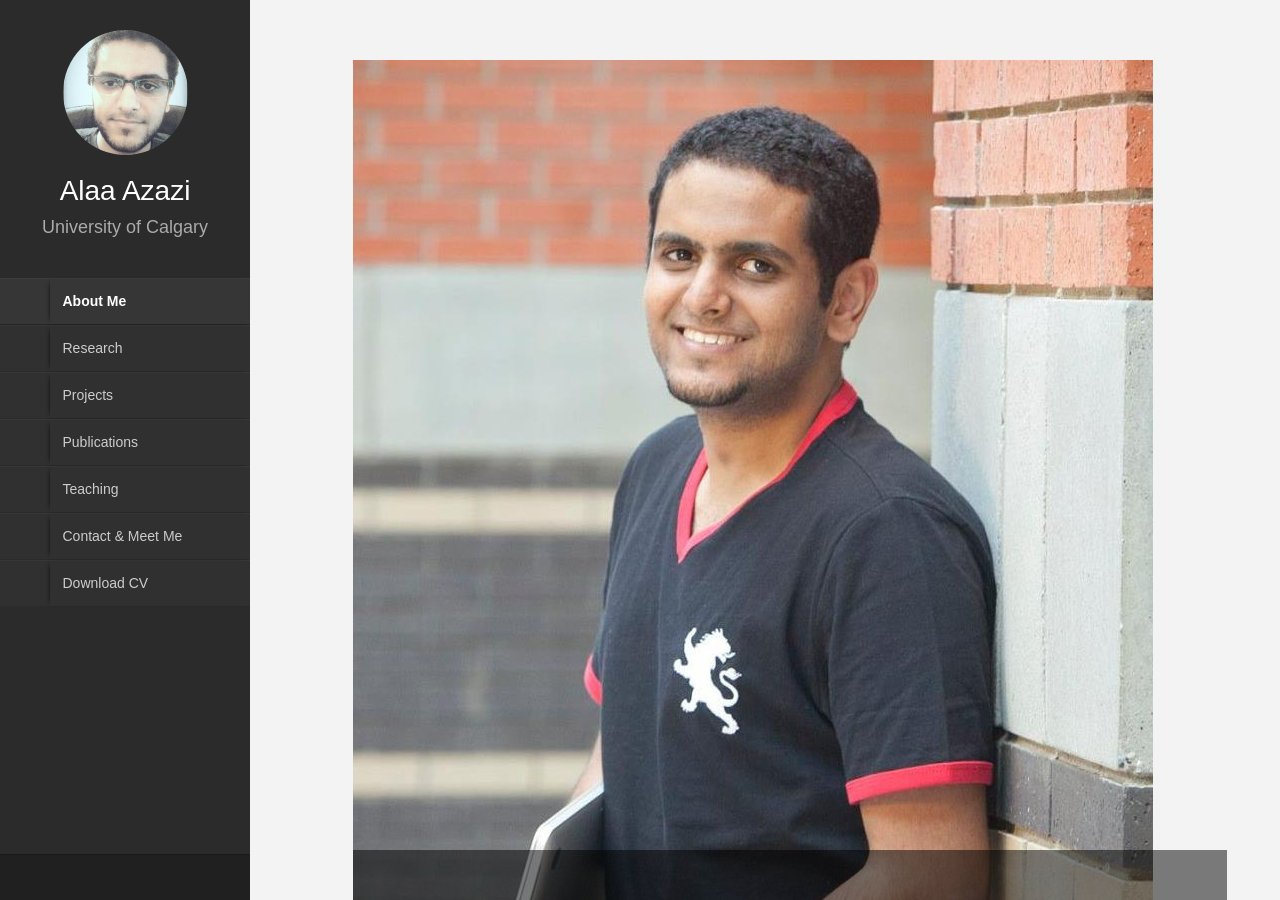
==== index.html @ abf89593 "Update index.html" ====
<!DOCTYPE html>
<html lang="en">
    <head>
        <title>Alaa Azazi</title>
        <meta http-equiv="Content-Type" content="text/html; charset=UTF-8">
        <meta name="author" content="Alaa Azazi">
        <meta name="viewport" content="width=device-width, initial-scale=1, maximum-scale=1">
    	<meta name="google-site-verification" content="lz2OTvDtCQe00fhvlAczEDRGKyIlQNAfFPSI1XBii3g" />
        
        <meta name="description" content="Home page for Alaa Azazi, a graduate research assistant at the University of Calgary" />
        <meta name="keywords" content="Alaa Azazi, profile, University of Calgary, Computer Science, Research, Resume, Curriculum Vitae, CV, Education, Projects, HCI, alaaazazi.com" />

        <link rel="shortcut icon" href="../favicon.ico">

        <!--CSS styles-->
        <link rel="stylesheet" href="css/bootstrap.css">
        <link rel="stylesheet" href="css/font-awesome.min.css">  
        <link rel="stylesheet" href="css/perfect-scrollbar-0.4.5.min.css">
        <link rel="stylesheet" href="css/magnific-popup.css">
        <link rel="stylesheet" href="css/style.css">
        <link id="theme-style" rel="stylesheet" href="css/styles/default.css">

        
        <!--/CSS styles-->
        <!--Javascript files-->
        <script type="text/javascript" src="js/jquery-1.10.2.js"></script>
        <script type="text/javascript" src="js/TweenMax.min.js"></script>
        <script type="text/javascript" src="js/jquery.touchSwipe.min.js"></script>
        <script type="text/javascript" src="js/jquery.carouFredSel-6.2.1-packed.js"></script>
        
        <script type="text/javascript" src="js/modernizr.custom.63321.js"></script>
        <script type="text/javascript" src="js/jquery.dropdownit.js"></script>

        <script type="text/javascript" src="js/jquery.stellar.min.js"></script>
        <script type="text/javascript" src="js/ScrollToPlugin.min.js"></script>

        <script type="text/javascript" src="js/bootstrap.min.js"></script>

        <script type="text/javascript" src="js/jquery.mixitup.min.js"></script>

        <script type="text/javascript" src="js/masonry.min.js"></script>

        <script type="text/javascript" src="js/perfect-scrollbar-0.4.5.with-mousewheel.min.js"></script>

        <script type="text/javascript" src="js/magnific-popup.js"></script>
        <script type="text/javascript" src="js/custom.js"></script>

        <!--/Javascript files-->

    </head>
    <body>

        <div id="wrapper">
            <a href="#sidebar" class="mobilemenu"><i class="icon-reorder"></i></a>

            <div id="sidebar">
                <div id="main-nav">
                    <div id="nav-container">
                        <div id="profile" class="clearfix">
                            <div class="portrate hidden-xs"></div>
                            <div class="title">
                                <h2>Alaa Azazi</h2>
                                <h3>University of Calgary</h3>
                            </div>
                            
                        </div>
                        <ul id="navigation">
                            <li class="currentmenu">
                              <a href="index.html">
                                <div class="icon icon-user"></div>
                                <div class="text">About Me</div>
                              </a>
                            </li>  
                            
                            <li>
                              <a href="research.html">
                                <div class="icon icon-book"></div>
                                <div class="text">Research</div>
                              </a>
                            </li>

                            <li>
                              <a href="projects.html">
                                <div class="icon icon-briefcase"></div>
                                <div class="text">Projects</div>
                              </a>
                            </li>								
                            
                            <li>
                              <a href="publication.html">
                                <div class="icon icon-edit"></div>
                                <div class="text">Publications</div>
                              </a>
                            </li> 

                            <li>
                              <a href="teaching.html">
                                <div class="icon icon-time"></div>
                                <div class="text">Teaching</div>
                              </a>
                            </li>

                            <li>
                              <a href="contact.html">
                                  <div class="icon icon-calendar"></div>
                                  <div class="text">Contact & Meet Me</div>
                              </a>
                            </li>

                            <li>
                              <a href="cv.pdf">
                                  <div class="icon icon-download-alt"></div>
                                  <div class="text">Download CV</div>
                              </a>
                            </li>
                        </ul>
                    </div>        
                </div>
                
                <div class="social-icons">
                    <ul>
                        <li><a href="https://github.com/Azazi"><i class="icon-github"></i></a></li>
                        <li><a href="https://twitter.com/azazialaa"><i class="icon-twitter"></i></a></li>
                        <li><a href="https://ca.linkedin.com/in/alaaazazi"><i class="icon-linkedin"></i></a></li>
                    </ul>
                </div>    
            </div>

            <div id="main">
            
                <div id="biography" class="page home" data-pos="home">
                    <div class="pageheader">
                        <div class="headercontent">
                            <div class="section-container">
                                
                                <div class="row">
                                    <div class="col-sm-2 visible-sm"></div>
                                    <div class="col-sm-8 col-md-4">
                                        <div class="biothumb">
                                            <img alt="image" src="img/personal/personal-800x1000.png" class="img-responsive">
											<div class="overlay">
                                                
                                                <h1 class="">Alaa Azazi</h1>
                                                <ul class="list-unstyled">
                                                    <li>Department of Computer Science</li>
                                                    <li>University of Calgary</li>
                                                </ul>
                                            </div> 
                                        </div>
                                        
                                    </div>
                                    <div class="clearfix visible-sm visible-xs"></div>
                                    <div class="col-sm-12 col-md-7">
                                        <h3 class="title">Alaa Azazi</h3>
										<p>Alaa Azazi worked as a graduate research assistant at the Agile Surface Engineering Group at the University of Calgary. He received his B.Sc. in Computer Science & General Mathematics and his M.Sc. in Computer Science from the University of Calgary in 2014 and 2016 respectively. His work spans areas of ubiquitous computing, human-computer interaction, and software engineering.</p>
										<!--<p>Alaa Azazi is a graduate research assistant at the Agile Surface Engineering Group at the University of Calgary. He received his B.Sc. in Computer Science & General Mathematics in 2014, and was awarded the Alberta Innovates Graduate Student Scholarship to join the M.Sc. program at the University of Calgary. His work spans areas of ubiquitous computing, human-computer interaction, and software engineering.</p>-->
										<p>Alaa is most interested in exploring novel technologies and approaches, and enhancing existing implementations for achieving spatial-awareness and accurate tracking in ubiquitous environments.</p>
									</div>  
                                    
                                </div>
                            </div>        
                        </div>
                    </div>

                    <div class="pagecontents">
                        <div class="section color-1">
                            <div class="section-container">
                                <div class="row">
                                    <div class="col-md-4">
                                        <div class="title text-center">
                                            <h3>Academic Positions</h3>
                                        </div>
                                        <ul class="ul-dates">
                                            <li>
                                                <div class="dates">
                                                    <span>2016</span>
                                                    <span>2014</span>
                                                </div>
                                                <div class="content">
                                                    <h4>Teaching & Research Assistant</h4>
                                                    <p><em>University of Calgary</em>, Department of Computer Science</p>
                                                </div>
                                            </li>
                                            <li>
                                                <div class="dates">
                                                    <span>2014</span>
                                                    <span>2014</span>
                                                </div>
                                                <div class="content">
                                                    <h4>Visiting Research Student</h4>
                                                    <p><em>Federal University of São Paulo</em>, Institute of Science & Technology</p>
                                                </div>
                                            </li>
                                            <li>
                                                <div class="dates">
                                                    <span>2014</span>
                                                    <span>2013</span>
                                                </div>
                                                <div class="content">
                                                    <h4>Undergraduate Research Assistant</h4>
                                                    <p><em>University of Calgary</em>, Department of Computer Science</p>
                                                </div>
                                            </li>
                                            <li>
                                                <div class="dates">
                                                    <span>2010</span>
                                                    <span>2009</span>
                                                </div>
                                                <div class="content">
                                                    <h4>Lab Assistant</h4>
                                                    <p><em>Southern Alberta Institute of Technology</em>, School of Information & Communications Technologies</p>
                                                </div>
                                            </li>
                                        </ul>
                                    </div>
                                    <div class="col-md-4">
                                        <div class="title text-center">
                                            <h3>Education & Training</h3>
                                        </div>
                                        <ul class="ul-card">
                                            <li>
                                                <div class="dy">
                                                    <span class="degree">M.Sc.</span>
                                                    <span class="year">2016</span>
                                                </div>
                                                <div class="description">
                                                    <p class="waht">Computer Science</p>
                                                    <p class="where">University of Calgary</p>
                                                </div>
                                            </li>
                                            <li>
                                                <div class="dy">
                                                    <span class="degree">B.Sc.</span>
													<span class="year">2014</span>
                                                </div>
                                                <div class="description">
                                                    <p class="waht">Computer Science & General Mathematics</p>
                                                    <p class="where">University of Calgary</p>
                                                </div>
                                            </li>
                                            <li>
                                                <div class="dy">
                                                    <span class="degree">Diploma</span>
													<span class="year">2010</span>
                                                </div>
                                                <div class="description">
                                                    <p class="waht">Information Technology, Network Systems</p>
                                                    <p class="where">Southern Alberta Institute of Technology</p>
                                                </div>
                                            </li>
                                            
                                        </ul>

                                    </div>    
                                    <div class="col-md-4">
                                        <div class="title text-center">
                                            <h3>Industry Experience</h3>
                                        </div>
                                        <ul class="ul-dates">
                                            <li>
                                                <div class="dates">
                                                    <span>Present</span>
                                                    <span>2016</span>
                                                </div>
                                                <div class="content">
                                                    <h4>Software Developer</h4>
                                                    <p><em>VizworX Inc.</em></p>
                                                </div>
                                            </li>
                                            <li>
                                                <div class="dates">
                                                    <span>2016</span>
                                                    <span>2015</span>
                                                </div>
                                                <div class="content">
                                                    <h4>Mobile Software Developer</h4>
                                                    <p><em>Physio4D</em></p>
                                                </div>
                                            </li>
                                        </ul>
                                    </div>								
								</div>    
                            </div>
                                
                        </div>

                        <div class="section color-2">
                            <div class="section-container">
                                <div class="row">
                                    <div class="col-md-10 col-md-offset-1">
                                        <div class="title text-center">
                                            <h3>Honors, Awards and Grants</h3>
                                        </div>
                                        <ul class="timeline">
                                                    
                                            <li class="open">
                                                <div class="date">Sep 2014</div>
                                                <div class="circle"></div>
                                                <div class="data">
                                                    <div class="subject">Alberta Innovates Technology Futures Master’s Scholarship</div>
                                                    <div class="text row">
                                                        <div class="col-md-2">
                                                            <img alt="image" class="thumbnail img-responsive" src="img/personal/AITF.png" >
                                                        </div>
                                                        <div class="col-md-10">
                                                            Received the Alberta Innovates - Technology Futures Graduate Student Scholarship from Alberta Innovates to join the M.Sc. in Computer Science program at the University of Calgary.
                                                        </div>
                                                    </div>
                                                </div>
                                            </li>
                                            <li>
                                                <div class="date">Sep 2014</div>
                                                <div class="circle"></div>
                                                <div class="data">
                                                    <div class="subject">NSERC Surfnet Special Project Grant</div>
                                                    <div class="text row">
                                                        <div class="col-md-2">
                                                            <img alt="image" class="thumbnail img-responsive" src="img/personal/Surfnet.png" >
                                                        </div>
                                                        <div class="col-md-10">
                                                            Received the NSERC Surfnet Special Project Grant from the Surfnet Research Alliance.
                                                        </div>
                                                    </div>
                                                </div>
                                            </li>
                                            <li>
                                                <div class="date">Sep 2014/15</div>
                                                <div class="circle"></div>
                                                <div class="data">
                                                    <div class="subject">Department of Computer Science Research Award</div>
                                                    <div class="text row">
                                                        <div class="col-md-2">
                                                            <img alt="image" class="thumbnail img-responsive" src="img/personal/UofC.png" >
                                                        </div>
                                                        <div class="col-md-10">
                                                            Received the Department of Computer Science Research Award to join the M.Sc. in Computer Science program at the University of Calgary.
                                                        </div>
                                                    </div>
                                                </div>
                                            </li>
                                            <li>
                                                <div class="date">Sep 2014</div>
                                                <div class="circle"></div>
                                                <div class="data">
                                                    <div class="subject">International Recruitment Graduate Award</div>
                                                    <div class="text row">
                                                        <div class="col-md-2">
                                                            <img alt="image" class="thumbnail img-responsive" src="img/personal/UofC.png" >
                                                        </div>
                                                        <div class="col-md-10">
															Received the University of Calgary International Recruitment Graduate Award to join the M.Sc. in Computer Science program at the University of Calgary.
                                                        </div>
                                                    </div>
                                                </div>
                                            </li>
                                            <li>
                                                <div class="date">Aug 2014</div>
                                                <div class="circle"></div>
                                                <div class="data">
                                                    <div class="subject">Faculty of Science Dean's List Award</div>
                                                    <div class="text row">
                                                        <div class="col-md-2">
                                                            <img alt="image" class="thumbnail img-responsive" src="img/personal/UofC.png" >
                                                        </div>
                                                        <div class="col-md-10">
															Received the Faculty of Science Dean's List Award from the University of Calgary for high academic achievement in the academic year of 2013/2014.
                                                        </div>
                                                    </div>
                                                </div>
                                            </li>
                                            <li>
                                                <div class="date">Jun 2014</div>
                                                <div class="circle"></div>
                                                <div class="data">
                                                    <div class="subject">Mitacs Globalink Research Award</div>
                                                    <div class="text row">
                                                        <div class="col-md-2">
                                                            <img alt="image" class="thumbnail img-responsive" src="img/personal/Mitacs.png" >
                                                        </div>
                                                        <div class="col-md-10">
															Received a three-month Mitacs Globalink Research Scholarship to the Federal University of São Paulo.
                                                        </div>
                                                    </div>
                                                </div>
                                            </li>
                                            <li>
                                                <div class="date">Aug 2013</div>
                                                <div class="circle"></div>
                                                <div class="data">
                                                    <div class="subject">Faculty of Science Dean's List Award</div>
                                                    <div class="text row">
                                                        <div class="col-md-2">
                                                            <img alt="image" class="thumbnail img-responsive" src="img/personal/UofC.png" >
                                                        </div>
                                                        <div class="col-md-10">
															Received the Faculty of Science Dean's List Award from the University of Calgary for high academic achievement in the academic year of 2012/2013.
                                                        </div>
                                                    </div>
                                                </div>
                                            </li>
                                            <li>
                                                <div class="date">Feb 2013</div>
                                                <div class="circle"></div>
                                                <div class="data">
                                                    <div class="subject">Microsoft Coding Contest</div>
                                                    <div class="text row">
                                                        <div class="col-md-2">
                                                            <img alt="image" class="thumbnail img-responsive" src="img/personal/Microsoft.png" >
                                                        </div>
                                                        <div class="col-md-10">
															Achieved second place in the Microsoft Coding contest held at the University of Calgary.
                                                        </div>
                                                    </div>
                                                </div>
                                            </li>	
                                            <li>
                                                <div class="date">2010-2012</div>
                                                <div class="circle"></div>
                                                <div class="data">
                                                    <div class="subject">Alumni Association International Student Scholarship</div>
                                                    <div class="text row">
                                                        <div class="col-md-2">
                                                            <img alt="image" class="thumbnail img-responsive" src="img/personal/UofC.png" >
                                                        </div>
                                                        <div class="col-md-10">
															Received the University of Calgary Alumni Association International Student Scholarship for outstanding academic performance for three consecutive academic years.
                                                        </div>
                                                    </div>
                                                </div>
                                            </li>	
                                            <li>
                                                <div class="date">Mar 2010</div>
                                                <div class="circle"></div>
                                                <div class="data">
                                                    <div class="subject">Cisco-ACCC Award of Excellence</div>
                                                    <div class="text row">
                                                        <div class="col-md-2">
                                                            <img alt="image" class="thumbnail img-responsive" src="img/personal/ACCC.png" >
                                                        </div>
                                                        <div class="col-md-10">
															Received the 2010 CISCO-ACCC Information Technology Award of Excellence for outstanding academic performance.
                                                        </div>
                                                    </div>
                                                </div>
                                            </li>	
                                            <li>
                                                <div class="date">Nov 2009</div>
                                                <div class="circle"></div>
                                                <div class="data">
                                                    <div class="subject">Cisco Net Riders Networking Competition US-Canada</div>
                                                    <div class="text row">
                                                        <div class="col-md-2">
                                                            <img alt="image" class="thumbnail img-responsive" src="img/personal/Cisco.png" >
                                                        </div>
                                                        <div class="col-md-10">
															Achieved first place in Alberta, and third place in Canada in the Cisco Net Riders Networking Competition, and represented the province of Alberta in the final round of the US-Canada theatre wide competition.
                                                        </div>
                                                    </div>
                                                </div>
                                            </li>	
                                            <li>
                                                <div class="date">Sep 2008</div>
                                                <div class="circle"></div>
                                                <div class="data">
                                                    <div class="subject">Nexen Inc. Scholarship </div>
                                                    <div class="text row">
                                                        <div class="col-md-2">
                                                            <img alt="image" class="thumbnail img-responsive" src="img/personal/Nexen.png" >
                                                        </div>
                                                        <div class="col-md-10">
															Received a fully paid six-year scholarship from Nexen Inc. to complete my undergraduate education at the Southern Alberta Institute of Technology and the University of Calgary.
                                                        </div>
                                                    </div>
                                                </div>
                                            </li>											
                                        </ul>
                                    </div>
                                </div>
                            </div>
                        </div>                            
                    </div>
                </div>

                

                
            </div>
        </div>
    </body>
</html>
---- css/style.css ----
/* General styles
 **************************************************/
@font-face {
	font-family: 'Lato';
	font-style: normal;
	font-weight: 300;
	src: local('Lato Light'), local('Lato-Light'), url(https://themes.googleusercontent.com/static/fonts/lato/v6/KT3KS9Aol4WfR6Vas8kNcg.woff) format('woff');
}

@font-face {
	font-family: 'Lato';
	font-style: normal;
	font-weight: 400;
	src: local('Lato Regular'), local('Lato-Regular'), url(https://themes.googleusercontent.com/static/fonts/lato/v6/9k-RPmcnxYEPm8CNFsH2gg.woff) format('woff');
}

@font-face {
	font-family: 'Lato';
	font-style: normal;
	font-weight: 900;
	src: local('Lato Black'), local('Lato-Black'), url(https://themes.googleusercontent.com/static/fonts/lato/v6/BVtM30trf7q_jfqYeHfjtA.woff) format('woff');
}

@font-face {
	font-family: 'Lato';
	font-style: italic;
	font-weight: 400;
	src: local('Lato Italic'), local('Lato-Italic'), url(https://themes.googleusercontent.com/static/fonts/lato/v6/oUan5VrEkpzIazlUe5ieaA.woff) format('woff');
}

body {
	font-size: 16px;
	font-family: 'Lato', sans-serif;
	font-weight: 400;
	background: #4D4D4D;
}

a,a:hover,a:focus {
	text-decoration: none;
	outline: 0;
}

h1,h2,h3,h4,h5,h6,.h1,.h2,.h3,.h4,.h5,.h6 {
	font-family: "Lato", Helvetica, Arial, sans-serif;
	font-weight: 300;
}

/* mobile menu
 **************************************************/
.mobilemenu {
	position: fixed;
	top: 0px;
	left: 0;
	right: 0;
	z-index: 1002;
	font-size: 30px;
	padding: 2px 10px;
	background: #2b2b2b;
	display: block;
	width: 50px;
	height: 50px;
	color: #fff;
	display: none;
}

.mobilemenu:hover,.mobilemenu:focus {
	color: #fff;
}

/* layout
 **************************************************/
#main-nav {
	text-align: left;
	vertical-align: top;
	-webkit-user-select: none;
	-moz-user-select: none;
	-ms-user-select: none;
	user-select: none;
	width: 250px;
	background: #2b2b2b;
	position: absolute;
	left: 0;
	top: 0;
	bottom: 45px;
	overflow: hidden;
}

#main {
	position: absolute;
	left: 250px;
	right: 0;
	top: 0;
	bottom: 0;
	background: #fefefe;
	overflow: hidden;
}

.page {
	overflow: auto;
	position: absolute;
	top: 0;
	left: 0px;
	bottom: 0;
	width: 100%;
	background-color: #f7f7f7;
}

.home {
	left: 0px;
	z-index: 0;
	width: 100%;
}

#overlay {
	position: absolute;
	top: 0;
	left: 0px;
	bottom: 0;
	right: 0px;
	background-color: #000;
	-ms-filter: "progid:DXImageTransform.Microsoft.Alpha(Opacity=25)";
	filter: alpha(opacity=25);
	opacity: 0.25;
	display: none;
	z-index: 300;
	cursor: crosshair;
	cursor: url(../img/pointer.png), auto;
}

#runner {
	position: absolute;
	width: 30px;
	height: 20px;
	color: #fff;
	font-size: 20px;
	z-index: 2000;
}

.currentpage {
	-webkit-box-shadow: -2px 0 4px -2px rgba(0,0,0,.25);
	box-shadow: -2px 0 4px -2px rgba(0,0,0,.25);
}

/* sidebar
 **************************************************/
#nav-container {
	position: relative;
	padding-bottom: 75px;
	bottom: 0;
	height: 100%;
}

#profile {
	text-align: center;
	padding: 30px 10px;
	position: relative;
}

#profile .portrate {
	background-image: url("../img/personal/personal-image.jpg");
	width: 125px;
	margin: 0 auto;
	height: 125px;
	border-radius: 50%;

	-webkit-background-size: cover;
	-moz-background-size: cover;
	background-size: cover;
}

#profile .title h2 {
	font-size: 28px;
	font-weight: 300;
	color: #fff;
	margin: 20px 0 10px 0;
}

#profile .title h3 {
	font-size: 18px;
	font-weight: 300;
	color: #aaa;
	margin: 0px 0 10px 0;
}

ul#navigation {
	padding: 0;
	margin: 0;
}

ul#navigation li {
	display: block;
	float: none;
	clear: both;
	background: #303030;
	border-top: 1px solid #373737;
	border-bottom: 1px solid #2B2B2B;

	-webkit-transition: background 0.5s;
	-moz-transition: background 0.5s;
	-o-transition: background 0.5s;
	-ms-transition: background 0.5s;
	transition: background 0.5s;
}

ul#navigation li a {
	color: #ccc;
	font-size: 14px;
}

ul#navigation li:hover,ul#navigation li:focus {
	background: #363636;
}

ul#navigation li:hover a,ul#navigation li:focus a {
	color: #f7f7f7;
}

ul#navigation .currentmenu {
	font-weight: bold;
}

ul#navigation li.currentmenu a {
	color: #fff;
}

/*ul#navigation li.external:hover .icon, ul#navigation li.currentmenu .icon{
	color: #03cc85;
}*/

ul#navigation li.currentmenu {
	background: #363636;
	border-top: 1px solid #3d3d3d;
	border-bottom: 1px solid #252525;
}


ul#navigation li .text {
	padding-left: 5%;
	margin-left: 50px;
	line-height: 45px;

	-webkit-box-shadow: -3px 0 5px -4px #000;
	box-shadow: -3px 0 5px -4px #000;
}

ul#navigation li .icon {
	float: left;
	line-height: 45px;
	width: 50px;
	text-align: center;
	font-size: 27px;
}

.social-icons {
	position: absolute;
	bottom: 0;
	left: 0;
	width: 100%;
	background: #202020;
	border-top: 1px solid #1A1A1A;
	width: 250px;
	z-index: 2;
	height: 45px;
}

.social-icons ul {
	padding: 0;
	margin: 0;
	list-style: none;
}

.social-icons li {
	float: left;
	width: 33%;
	padding: 10px;
	text-align: center;
}

.social-icons a {
	color: #ccc;
}

.social-icons a:hover,.social-icons a:focus {
	color: #fff;
}

.social-icons i {
	font-size: 16px;
}

/* page specifics
 **************************************************/
.page-container {
	position: relative;
}

.pageheader {
	background: #f3f3f3;
	position: relative;
	padding: 60px 0 45px 0;
}

.pageheader:after {
	top: 100%;
	border: solid transparent;
	content: " ";
	height: 0;
	width: 0;
	position: absolute;
	pointer-events: none;
	border-color: rgba(8, 4, 13, 0);
	border-top-color: #f3f3f3;
	border-width: 30px;
	left: 50%;
	margin-left: -30px;
	z-index: 1;
}

.headercontent .title {
	font-size: 50px;
	margin-bottom: 25px;
	border-bottom: 1px solid #ccc;
	padding: 0 0 20px 0;
}

.headercontent .subtitle {
	border-bottom: 1px solid #ccc;
	margin: 0 0 10px 0;
	padding: 5px 0;
}

.headercontent .subtitle h3 {
	margin: 0;
	padding: 0;
}

.page .section {
	padding: 70px 0;
	position: relative;
}

.section-container {
	padding: 0 10%;
}

.color-1 {
	background: #fcfcfc;
}

.color-2 {
	background: #f7f7f7;
}

.color-3 {
	background: #2c2c2d;
	color: #fff;
}

.color-4 {
	background: #000;
}

.section .title {
	border-bottom: 1px solid #ccc;
	margin: 0 0 30px 0;
	padding: 20px 0;
}

.section .title h3 {
	padding: 0;
	margin: 0;
	font-size: 26px;
}


.biothumb{position: relative;}
.biothumb .overlay{
	position: absolute;
	width: 100%;
	color:#fff;
	bottom: 0;
	background-color: black;
	background-color: rgba(0,0,0,0.5);
	padding:25px;
}
.biothumb .overlay h1{
	font-size: 45px;
}


/*************************************************
 *  uls
 **************************************************/
.ul-bolded li {
	font-weight: bold;
}

.ul-boxed li {
	padding: 7px;
	background-color: #FdFdFd;
	margin-bottom: 10px;
	-webkit-box-shadow: 0px 3px 3px -3px #ccc;
	box-shadow: 0px 3px 3px -3px #ccc;
	border-radius: 2px;
	border-left: 5px solid;
}

/* ul-card
 **************************************************/
ul.ul-card {
	padding: 0;
	margin: 0;
	list-style: none;
}

ul.ul-card li {
	position: relative;
	padding: 50px 15px 20px 15px;
	background-color: #fff;
	margin-bottom: 15px;
	-webkit-box-shadow: 0px 3px 3px -3px #ccc;
	box-shadow: 0px 3px 3px -3px #ccc;
	border-radius: 3px;
	margin-left: 10px;
	color: #333;
}

ul.ul-card li .dy {
	position: absolute;
	top: 10px;
	left: -10px;
	border-radius: 0px;
	padding: 0;
color: white;
}

ul.ul-card li .dy span {
	padding: 7px 10px;
	line-height: 30px;
	margin: 0;
}

/*ul.ul-card li .dy .degree {
	background-color: #03bb7a;
}*/

ul.ul-card li .dy .year {
	/*background-color: #03cc85;*/
	-webkit-box-shadow: -3px 0px 7px -3px rgba(68, 68, 68, 0.5);
	box-shadow: -3px 0px 7px -3px rgba(68, 68, 68, 0.5);
	margin-left: -3px !important;
}

ul.ul-card li .description p {
	font-size: 16px;
	margin: 0;
}

ul.ul-card li .description p.where {
	font-weight: 300;
	font-size: 14px;
}

/* ul-dates
 **************************************************/
ul.ul-dates,ul.ul-dates-gray {
	margin: 0;
	padding: 0;
	list-style: none;
}

ul.ul-dates li,ul.ul-dates-gray li {
	margin-bottom: 15px; /*margin-left:  20px;
	*/
}

ul.ul-dates div.dates,ul.ul-dates-gray div.dates {
	float: left;
	width: 75px;
}

ul.ul-dates div.dates span,ul.ul-dates-gray div.dates span {
	/*background-color: #03cc85;*/
	padding: 6px;
	display: block;
	text-align: center;
	color: #fff;
	position: relative;
}

ul.ul-dates-gray div.dates span {
	background-color: #BBBBBB;
}

/*ul.ul-dates div.dates span:last-child {
	background-color: #03bb7a;
}*/

ul.ul-dates-gray div.dates span:last-child {
	background-color: #979797;
}

ul.ul-dates-gray div.dates span:first-child,ul.ul-dates div.dates span:first-child {
	-webkit-box-shadow: 0px 2px 6px -3px rgba(68, 68, 68, 0.5);
	box-shadow: 0px 2px 6px -3px rgba(68, 68, 68, 0.5);
	z-index: 3;
	position: relative;
}

ul.ul-dates div.content,ul.ul-dates-gray div.content {
	margin-left: 90px;
	min-height: 70px;
	padding-top: 10px;
}

ul.ul-dates div.content h4,ul.ul-dates-gray div.content h4 {
	font-weight: 400;
	font-size: 16px;
	margin-top: 0;
}

ul.ul-dates div.content p,ul.ul-dates-gray div.content p {
	font-size: 13px;
}

/* ul-timeline
 **************************************************/
ul.timeline {
	border-left: 8px solid #FFF;
	list-style: none;
	padding: 1px 0;
	margin-left: 100px;
}

ul.timeline li .date {
	float: left;
	padding: 10px 15px 10px 10px;
	margin-top: 10px;
	margin-left: -115px;
	font-size: 15px;
	width: 110px;
	text-align: center;
	/*background: #03cc85;*/
	color: #fff;
}

/*ul.timeline li.open .data {
	background: #03bb7a;
}*/

ul.timeline li .circle {
	float: left;
	margin: 20px 0;
	margin-left: -14px;
	width: 20px;
	height: 20px;
	border: 4px solid #FFFFFF;
	border-radius: 50%;
	background-color: #d5d5d5;
}

ul.timeline li.open .circle {
	/*background-color: #03bb7a;*/
	-webkit-box-shadow: 0px 2px 6px -3px rgba(68, 68, 68, 0.5);
	box-shadow: 0px 2px 6px -3px rgba(68, 68, 68, 0.5);
}

ul.timeline li .data {
	background: #fdfdfd;
	margin: 10px 0px 10px 20px;
	border-left: 10px solid;
	padding: 18px 20px;
	font-size: 16px;

	-webkit-box-shadow: 0px 3px 3px -3px #ccc;
	box-shadow: 0px 3px 3px -3px #ccc;
	border-radius: 3px;
}

ul.timeline li.open .data {
	/*border-color: #03bb7a;*/
	background: #fff;
}

ul.timeline li .data .subject {
	cursor: pointer;
	color: #777;
	font-size: 18px;
}

ul.timeline li .data .text {
	display: none;
	margin-top: 15px;
	font-size: 14px;
}

/* ul-withdetails
 **************************************************/
.ul-withdetails {
	list-style: none;
	padding: 0;
}

.ul-withdetails li {
	background-color: #FdFdFd;
	margin-bottom: 15px;

	-webkit-box-shadow: 0px 3px 3px -3px #ccc;
	box-shadow: 0px 3px 3px -3px #ccc;
	border-radius: 3px;
}

.ul-withdetails li .image {
	position: relative;
	overflow: hidden;
}

.ul-withdetails li .imageoverlay {
	position: absolute;
	top: 0;
	left: -100%;
	width: 100%;
	height: 100%;
	/*background: #03cc85;*/
	cursor: pointer;
	-ms-filter: "progid:DXImageTransform.Microsoft.Alpha(Opacity=70)";
	filter: alpha(opacity=70);
	opacity: 0.7;
}

.ul-withdetails li .imageoverlay i {
	color: #fff;
	position: absolute;
	top: 40%;
	left: 45%;
	font-size: 30px;
}

.ul-withdetails li .meta {
	overflow: hidden;
	padding: 10px;
	cursor: pointer;
}

.ul-withdetails li .details {
	display: none;
	padding: 20px;
	background: #fff;

	-webkit-box-shadow: inset 0px 3px 5px -3px #ccc;
	box-shadow: inset 0px 3px 5px -3px #ccc;
}

/*************************************************
 * lab partnerts
 **************************************************/
#labp-heads-wrap {
	/*background-color: #03bb7a;*/
	position: relative;
	height: 180px; 
}

#labp-heads-wrap:after {
	top: 100%;
	border: solid transparent;
	content: " ";
	height: 0;
	width: 0;
	position: absolute;
	pointer-events: none;
	border-color: rgba(247, 103, 103, 0);
	/*border-top-color: #03bb7a;*/
	border-width: 15px;
	left: 50%;
	margin-left: -15px;
}

#lab-carousel {
	width: 100%;
	height: 200px;
	position: absolute;
	top: 0;
	left: 0;
}

#lab-carousel div {
	float: left;
	width: 100px;
	height: 100px;
}

#lab-carousel img {
	border: none;
	position: relative;

	-webkit-box-shadow: 0 0 10px #000;
	box-shadow: 0 0 10px #000;
}

.caroufredsel_wrapper {
	margin-top: -10px !important;
	padding-top: 20px !important;
	padding-bottom: 20px !important;
}

#labp-heads-wrap #next,#labp-heads-wrap #prev {
	position: absolute;
	top: 0;
	height: 100%;
	line-height: 180px;
	padding: 0 10px;
	color: #f7f7f7;
	font-size: 30px;
	z-index: 4;
}

#labp-heads-wrap #next {
	right: 0;
}

#labp-heads-wrap #prev {
	left: 0;
}

#labp-heads-wrap #prev.disabled,#labp-heads-wrap #next.disabled {
	color: #ccc;
	cursor: default;
}

#lab-details {
	background-color: #fff;
	padding: 20px;
	padding-top: 40px;
	text-align: center;
	min-height: 150px;

	-webkit-box-shadow: 0px 3px 3px -3px #ccc;
	box-shadow: 0px 3px 3px -3px #ccc;
	border-radius: 2px;
}

#lab-details div {
	display: none;
}

#lab-details h3 {
	margin-top: 0;
}

/* filter dropdowns
 **************************************************/
#filters,.filters,#pub-grid {
	padding: 20px 0 30px 0 !important;
}

#filters h3,.filters h3,div#sort {
	margin-top: 30px;
}

#sort span {
	line-height: 30px;
}

.stuck {
	position: fixed !important;
	z-index: 1001;
	top: 0;
	right: 0;

	-webkit-box-shadow: 0px 2px 4px 0px #cecece;
	box-shadow: 0px 2px 4px 0px #cecece;
}

.cd-dropdown,.cd-select {
	position: relative;
	margin: 20px auto;
	display: block;
}

.cd-dropdown > span {
	width: 100%;
	height: 40px;
	line-height: 40px;
	color: #999;
	font-weight: 700;
	font-size: 16px;
	background: #fff;
	display: block;
	padding: 0 10px 0 30px;
	position: relative;
	cursor: pointer;
}

.cd-dropdown > span:after {
	content: '';
	position: absolute;
	right: 0px;
	top: 0px;
	width: 50px;
	text-align: center;
	font-size: 12px;
	padding: 8px;
	height: 70%;
	line-height: 24px;
}

.cd-dropdown.cd-active > span:after {
	content: '';
}

.cd-dropdown ul {
	list-style-type: none;
	margin: 0;
	padding: 0;
	display: block;
	position: relative;
}

.cd-dropdown > span,.cd-dropdown ul li:nth-last-child(-n+3) span {
	-webkit-box-shadow: 0 1px 1px rgba(0,0,0,0.1);
	box-shadow: 0 1px 1px rgba(0,0,0,0.1);
}

.cd-dropdown ul {
	position: absolute;
	top: 0px;
	width: 100%;
}

.cd-dropdown ul li {
	position: absolute;
	width: 100%;
}

/*.cd-active.cd-dropdown > span {
	color: #03cc85;
}*/

.cd-active.cd-dropdown > span,.cd-active.cd-dropdown ul li span {
	-webkit-box-shadow: 0 1px 1px rgba(0,0,0,0.1);
	box-shadow: 0 1px 1px rgba(0,0,0,0.1);
}

.cd-active.cd-dropdown ul li span {
	-webkit-transition: all 0.2s linear 0s;
	-moz-transition: all 0.2s linear 0s;
	-o-transition: all 0.2s linear 0s;
	-ms-transition: all 0.2s linear 0s;
	transition: all 0.2s linear 0s;
}

.cd-active.cd-dropdown ul li span:hover {
	/*background: #03cc85;*/
	color: #fff;
}

.cd-dropdown ul li span {
	width: 100%;
	background: #fafafa;
	line-height: 40px;
	padding: 0 10px 0 30px;
	display: block;
	color: #bcbcbc;
	cursor: pointer;
	font-weight: 700;
}

/* publications
 **************************************************/
#pub-grid .mix {
	-ms-filter: "progid:DXImageTransform.Microsoft.Alpha(Opacity=0)";
	filter: alpha(opacity=0);
	opacity: 0;
	display: none;
}

.pitems .item {
	margin-bottom: 20px;
	width: 100%;
}

.pitems .pubmain {
	background: #fefefe;
	padding: 25px 25px 35px 25px;
	min-height: 130px;
	position: relative;

	-webkit-box-shadow: 0px 3px 3px -3px #ccc;
	box-shadow: 0px 3px 3px -3px #ccc;
	cursor: pointer;
}

.pitems .pubtitle {
	margin: 0;
	padding: 0 0 15px 0;
	font-size: 20px;
	font-weight: 300;
}

.pitems .pubmain div {
	font-size: small;
}

.pitems .pubmain .label {
	margin-right: 10px;
}

.pitems .pubmain .pubassets {
	position: absolute;
	bottom: 0;
	right: 0;
	background: #fafafa;
	text-align: center;
	border-top: 2px solid;
}

.pitems .pubmain .pubassets a {
	color: #9b9b9b;
	padding: 5px 15px;
	float: right;
	font-size: 18px;
}

.pitems .pubmain .pubassets a:hover,.pitems .pubmain .pubassets a:focus,.pitems .pubmain .pubassets a.pubcollapse {
	/*background: #03cc85;*/
	color: #fff;
}

.pitems .pubdetails {
	background: #fff;
	padding: 25px;
	display: none;
}

/* Gallery
 **************************************************/
#gallery-header {
	_color: #f7f7f7;
}

#gallery-header h2 {
	font-size: 50px;
	text-align: center;
}

#gallery-large {
	_background: #303030;
	padding-top: 20px;
}

ul.grid {
	max-width: 69em;
	list-style: none;
	margin: 30px auto;
	padding: 0;
}

ul.grid li {
	display: block;
	float: left;
	padding: 15px;
	width: 33%;
}

@media screen and (max-width: 900px) {
	ul.grid li {
	width: 50%;
}

}

@media screen and (max-width: 400px) {
	ul.grid li {
	width: 100%;
}

}

ul.grid li >div {
	-webkit-box-shadow: 0 0 8px -1px #000;
	box-shadow: 0 0 8px -1px #000;
	overflow: hidden;
	position: relative;
}

ul.grid li .over {
	position: absolute;
	bottom: -100%;
	width: 102%;
	right: -1%;
	left: -1%;
	color: #fff;
}

ul.grid li .comein {
	position: relative;
	z-index: 1;
	padding: 15px;
	height: 100%;
}

ul.grid li .comein i {
	display: block;
	width: 60px;
	height: 60px;
	position: absolute;
	top: 50%;
	margin-top: -30px;
	left: 50%;
	margin-left: -30px;
	font-size: 22px;
	color: #FFF;

	-webkit-box-shadow: 0 0 60px #fff;
	box-shadow: 0 0 60px #fff;
	border: 1px solid #fff;
	text-align: center;
	padding-top: 17px;
	border-radius: 50%;
}

ul.grid li .comein-bg {
	-khtml-opacity: .70;
	-moz-opacity: .70;
	-ms-filter: ”alpha(opacity=70)”;
	filter: progid:DXImageTransform.Microsoft.Alpha(opacity=0.7);
	filter: alpha(opacity=70);
	opacity: .70;
	position: absolute;
	top: 0;
	bottom: 0;
	right: 0;
	left: 0;
	background: #000;
	z-index: -1;
}

ul.grid li a,ul.grid li img {
	outline: none;
	border: none;
	display: block;
	max-width: 100%;
}

/* at start */
.my-mfp-slide-bottom .mfp-content {
	-ms-filter: "progid:DXImageTransform.Microsoft.Alpha(Opacity=0)";
	filter: alpha(opacity=0);
	opacity: 0;

	-webkit-transition: all 0.7s ease-out;
	-moz-transition: all 0.7s ease-out;
	-o-transition: all 0.7s ease-out;
	-ms-transition: all 0.7s ease-out;
	transition: all 0.7s ease-out;

	-webkit-transform: translateY(-20px) perspective( 600px ) rotateX( 10deg );
	-moz-transform: translateY(-20px) perspective( 600px ) rotateX( 10deg );
	-o-transform: translateY(-20px) perspective( 600px ) rotateX( 10deg );
	-ms-transform: translateY(-20px) perspective( 600px ) rotateX( 10deg );
	transform: translateY(-20px) perspective( 600px ) rotateX( 10deg );
}

/* animate in */
.my-mfp-slide-bottom.mfp-ready .mfp-content {
	-ms-filter: "progid:DXImageTransform.Microsoft.Alpha(Opacity=100)";
	filter: alpha(opacity=100);
	opacity: 1;

	-webkit-transform: translateY(0) perspective( 600px ) rotateX( 0 );
	-moz-transform: translateY(0) perspective( 600px ) rotateX( 0 );
	-o-transform: translateY(0) perspective( 600px ) rotateX( 0 );
	-ms-transform: translateY(0) perspective( 600px ) rotateX( 0 );
	transform: translateY(0) perspective( 600px ) rotateX( 0 );
}

/* animate out */
.my-mfp-slide-bottom.mfp-removing .mfp-content {
	-ms-filter: "progid:DXImageTransform.Microsoft.Alpha(Opacity=0)";
	filter: alpha(opacity=0);
	opacity: 0;

	-webkit-transform: translateY(-10px) perspective( 600px ) rotateX( 10deg );
	-moz-transform: translateY(-10px) perspective( 600px ) rotateX( 10deg );
	-o-transform: translateY(-10px) perspective( 600px ) rotateX( 10deg );
	-ms-transform: translateY(-10px) perspective( 600px ) rotateX( 10deg );
	transform: translateY(-10px) perspective( 600px ) rotateX( 10deg );
}

/* Dark overlay, start state */
.my-mfp-slide-bottom.mfp-bg {
	-ms-filter: "progid:DXImageTransform.Microsoft.Alpha(Opacity=0)";
	filter: alpha(opacity=0);
	opacity: 0;

	-webkit-transition: opacity 0.3s ease-out;
	-moz-transition: opacity 0.3s ease-out;
	-o-transition: opacity 0.3s ease-out;
	-ms-transition: opacity 0.3s ease-out;
	transition: opacity 0.3s ease-out;
}

/* animate in */
.my-mfp-slide-bottom.mfp-ready.mfp-bg {
	-ms-filter: "progid:DXImageTransform.Microsoft.Alpha(Opacity=80)";
	filter: alpha(opacity=80);
	opacity: 0.8;
}

/* animate out */
.my-mfp-slide-bottom.mfp-removing.mfp-bg {
	-ms-filter: "progid:DXImageTransform.Microsoft.Alpha(Opacity=0)";
	filter: alpha(opacity=0);
	opacity: 0;
}

/* contanct
 **************************************************/
.contact-office {
	background: #fff url('../img/contact-bg-1.png') no-repeat;
}

.contact-lab {
	background: #fff url('../img/contact-bg-2.png') no-repeat;
	color: #fff;
}

/*.contact-office .icon-huge, .contact-lab .icon-huge{
	color: #03cc85;
}*/


.icon-huge {
	font-size: 170px;
	text-align: center;
	-ms-filter: "progid:DXImageTransform.Microsoft.Alpha(Opacity=30)";
	filter: alpha(opacity=30);
	opacity: 0.3;
	display: block;
	padding-top: 30px;
}

@media (max-width: 500px) {
	ul.timeline {
	margin: 0;
	border-left: none;
}

ul.timeline .circle {
	display: none;
}

ul.timeline .data {
	margin: 0 !important;
	margin-bottom: 10px !important;
	padding-top: 65px !important;
}

ul.timeline .date {
	margin-left: 0 !important;
}

}

@media (max-width: 991px) {
	.mobilemenu {
	display: block;
}

.social-icons,#main-nav {
	left: -250px;
	z-index: 3;
}

#main {
	left: 0;
}

}
---- css/styles/default.css ----
ul#navigation li.external:hover .icon, ul#navigation li.currentmenu .icon{
	color: #03cc85;
}
.ul-boxed li {
	border-left-color:#03cc85;
}
ul.ul-card li .dy .year {
	background-color: #03cc85;
}
ul.ul-dates div.dates span {
	background-color: #03cc85;
}
ul.timeline li .date {
	background: #03cc85;
}
ul.timeline li .data {
	border-left-color: #03cc85;
}
.ul-withdetails li .imageoverlay {
	background: #03cc85;
}
.cd-active.cd-dropdown > span {
	color: #03cc85;
}
.cd-active.cd-dropdown ul li span:hover {
	background: #03cc85;
}
.pitems .pubmain .pubassets {
	border-top-color:#03cc85; 
}
.pitems .pubmain .pubassets a:hover,.pitems .pubmain .pubassets a:focus,.pitems .pubmain .pubassets a.pubcollapse {
	background: #03cc85;
}
.contact-office .icon-huge, .contact-lab .icon-huge {
	color: #03cc85;
}

/* socpndary color 
**************************************************/
ul.ul-card li .dy .degree {
	background-color: #03bb7a;
}
ul.ul-dates div.dates span:last-child {
	background-color: #03bb7a;
}
ul.timeline li.open .circle {
	background-color: #03bb7a;
}
ul.timeline li.open .data {
	border-color: #03bb7a;
}
#labp-heads-wrap {
	background-color: #03bb7a;
}
#labp-heads-wrap:after{
	border-top-color: #03bb7a;
}
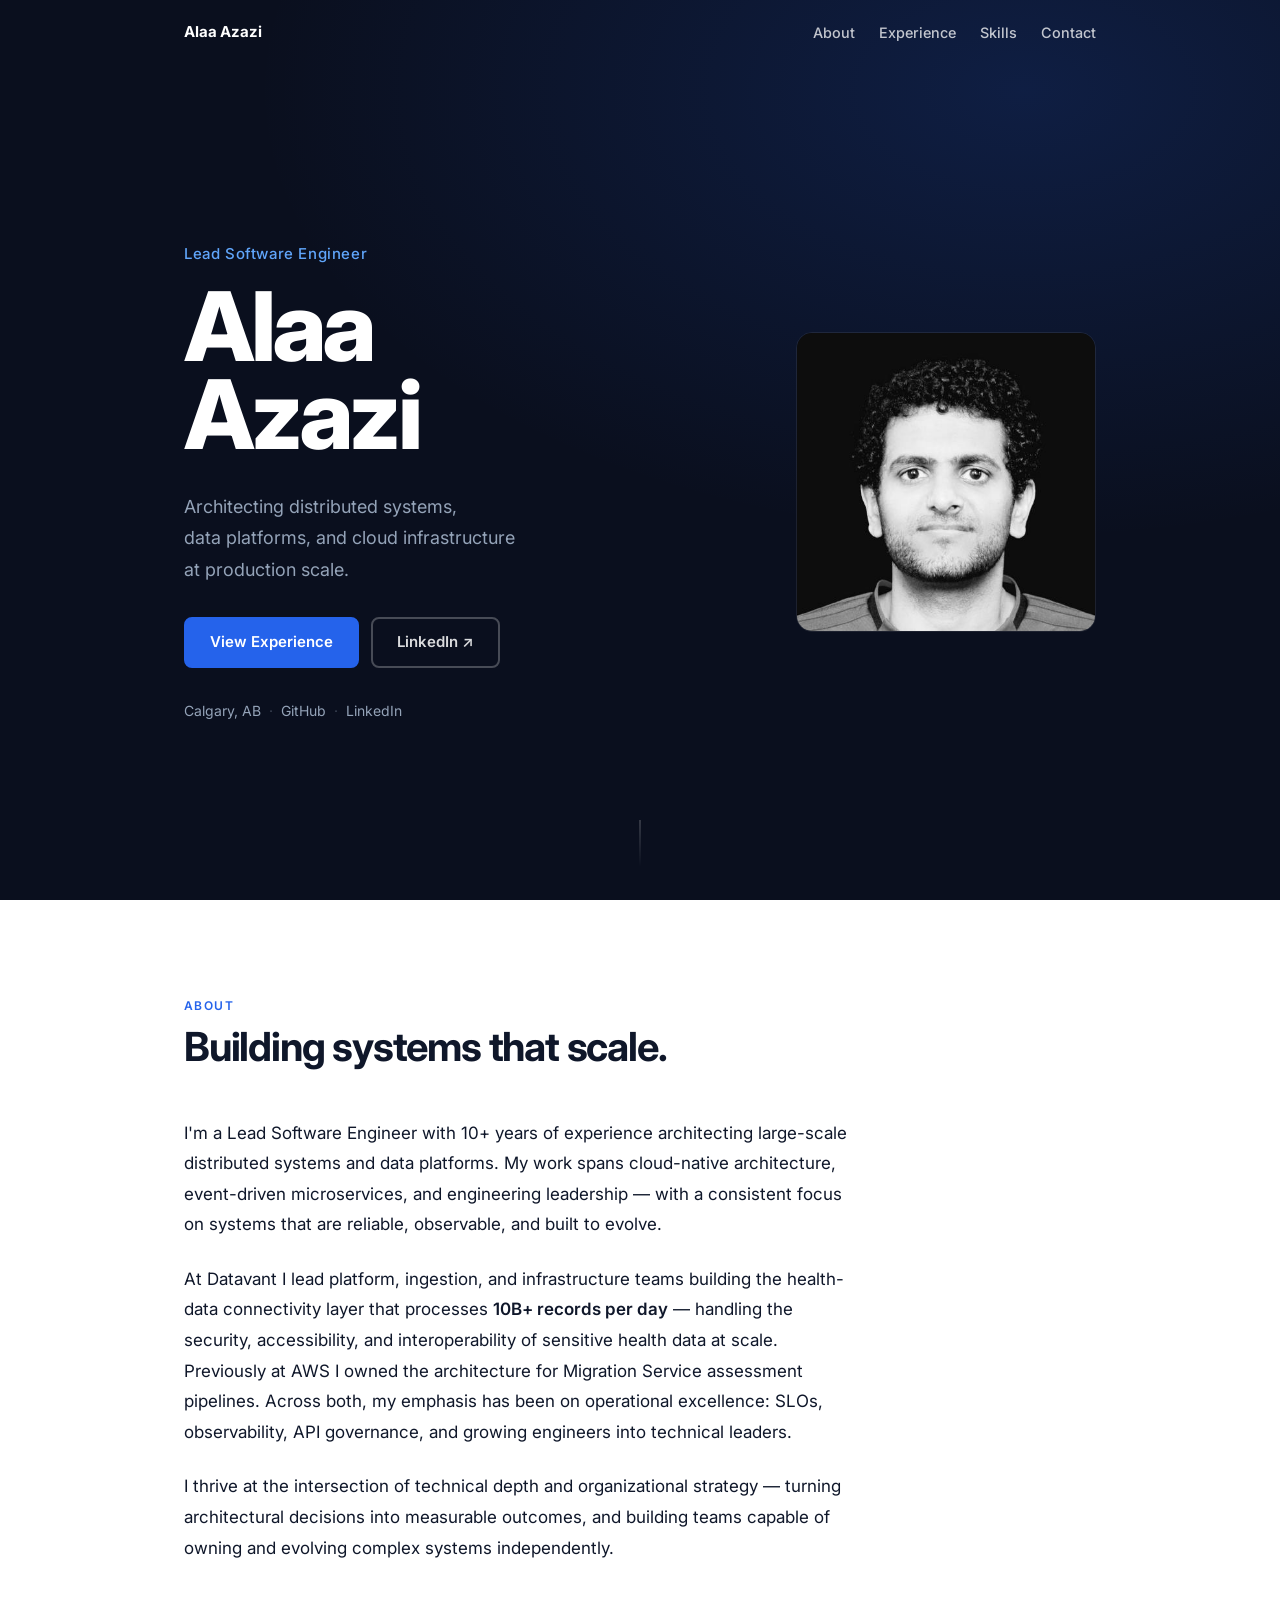
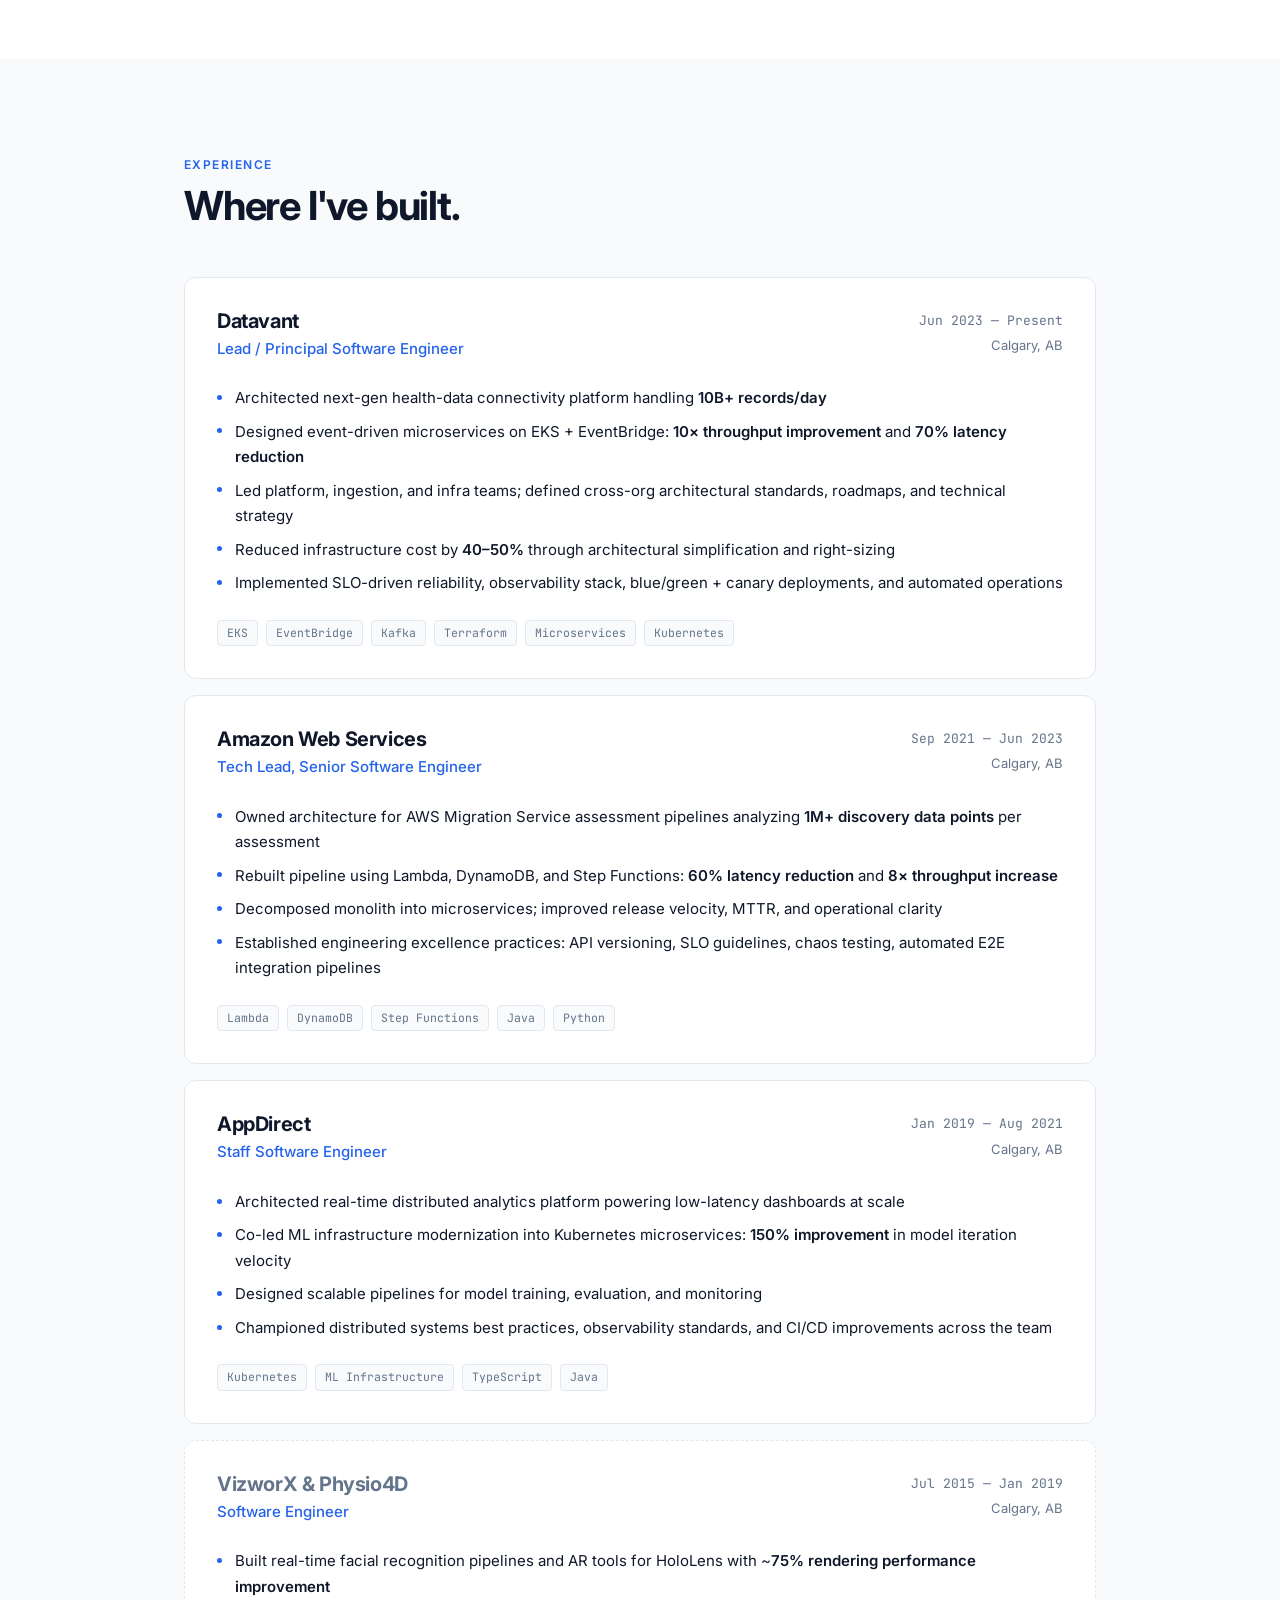
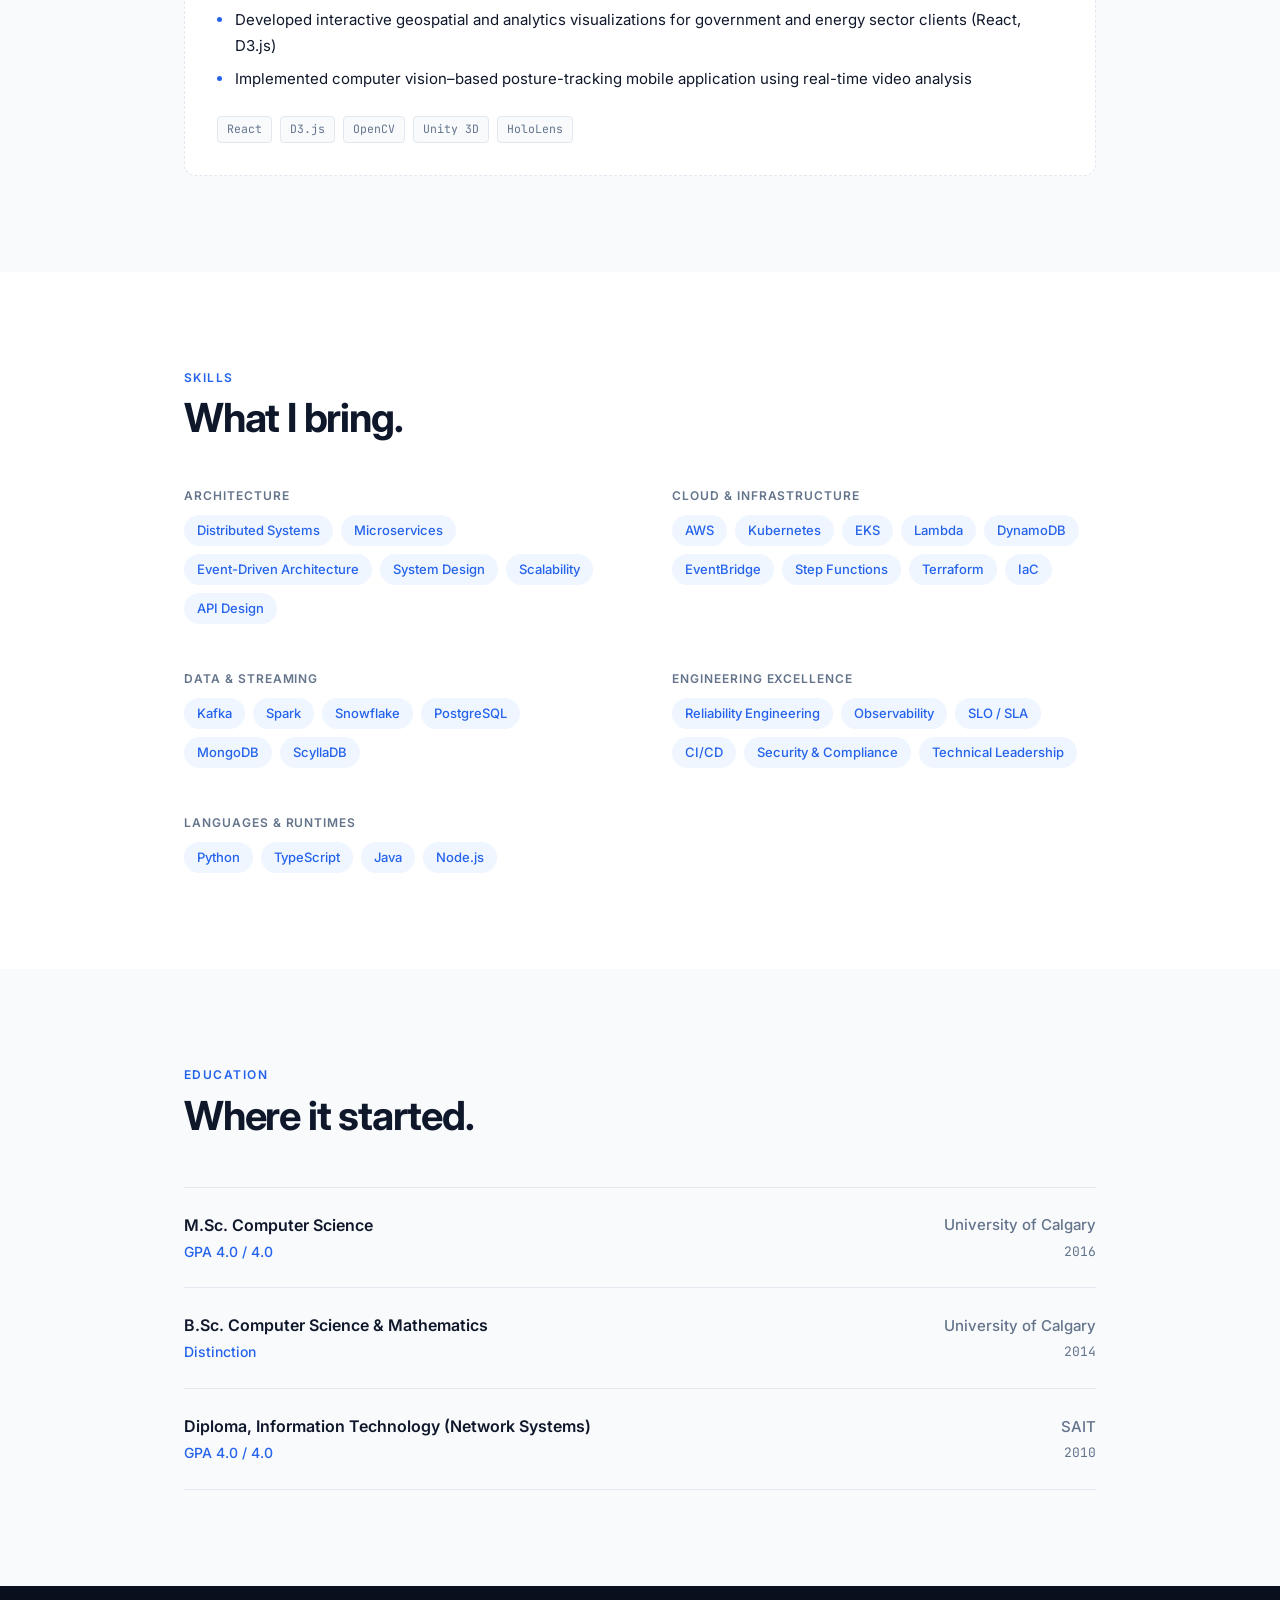
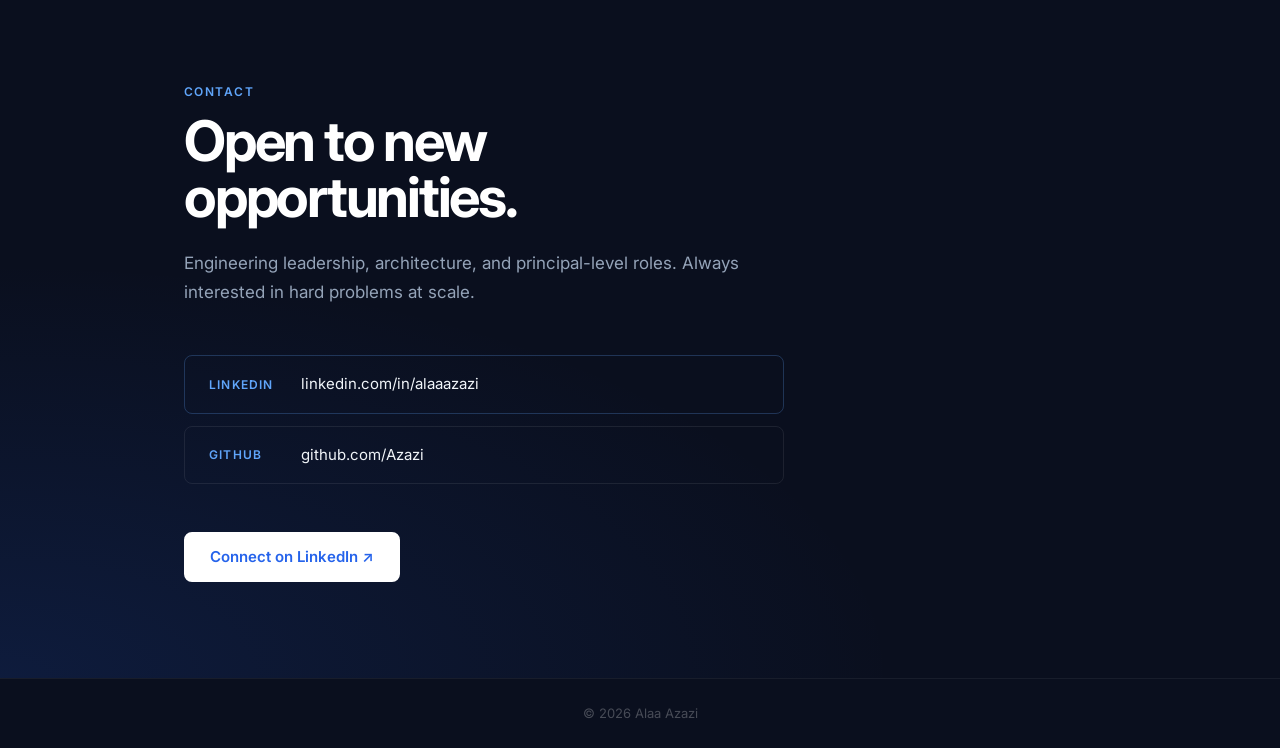
==== commit efcfa237: "feat(site): rebuild personal website from scratch Complete ground-up rebuild replacing the 2016 acad" ====
--- a/index.html
+++ b/index.html
@@ -1,491 +1,376 @@
 <!DOCTYPE html>
 <html lang="en">
-    <head>
-        <title>Alaa Azazi</title>
-        <meta http-equiv="Content-Type" content="text/html; charset=UTF-8">
-        <meta name="author" content="Alaa Azazi">
-        <meta name="viewport" content="width=device-width, initial-scale=1, maximum-scale=1">
-    	<meta name="google-site-verification" content="lz2OTvDtCQe00fhvlAczEDRGKyIlQNAfFPSI1XBii3g" />
-        
-        <meta name="description" content="Home page for Alaa Azazi, a graduate research assistant at the University of Calgary" />
-        <meta name="keywords" content="Alaa Azazi, profile, University of Calgary, Computer Science, Research, Resume, Curriculum Vitae, CV, Education, Projects, HCI, alaaazazi.com" />
-
-        <link rel="shortcut icon" href="../favicon.ico">
-
-        <!--CSS styles-->
-        <link rel="stylesheet" href="css/bootstrap.css">
-        <link rel="stylesheet" href="css/font-awesome.min.css">  
-        <link rel="stylesheet" href="css/perfect-scrollbar-0.4.5.min.css">
-        <link rel="stylesheet" href="css/magnific-popup.css">
-        <link rel="stylesheet" href="css/style.css">
-        <link id="theme-style" rel="stylesheet" href="css/styles/default.css">
-
-        
-        <!--/CSS styles-->
-        <!--Javascript files-->
-        <script type="text/javascript" src="js/jquery-1.10.2.js"></script>
-        <script type="text/javascript" src="js/TweenMax.min.js"></script>
-        <script type="text/javascript" src="js/jquery.touchSwipe.min.js"></script>
-        <script type="text/javascript" src="js/jquery.carouFredSel-6.2.1-packed.js"></script>
-        
-        <script type="text/javascript" src="js/modernizr.custom.63321.js"></script>
-        <script type="text/javascript" src="js/jquery.dropdownit.js"></script>
-
-        <script type="text/javascript" src="js/jquery.stellar.min.js"></script>
-        <script type="text/javascript" src="js/ScrollToPlugin.min.js"></script>
-
-        <script type="text/javascript" src="js/bootstrap.min.js"></script>
-
-        <script type="text/javascript" src="js/jquery.mixitup.min.js"></script>
-
-        <script type="text/javascript" src="js/masonry.min.js"></script>
-
-        <script type="text/javascript" src="js/perfect-scrollbar-0.4.5.with-mousewheel.min.js"></script>
-
-        <script type="text/javascript" src="js/magnific-popup.js"></script>
-        <script type="text/javascript" src="js/custom.js"></script>
-
-        <!--/Javascript files-->
-
-    </head>
-    <body>
-
-        <div id="wrapper">
-            <a href="#sidebar" class="mobilemenu"><i class="icon-reorder"></i></a>
-
-            <div id="sidebar">
-                <div id="main-nav">
-                    <div id="nav-container">
-                        <div id="profile" class="clearfix">
-                            <div class="portrate hidden-xs"></div>
-                            <div class="title">
-                                <h2>Alaa Azazi</h2>
-                                <h3>University of Calgary</h3>
-                            </div>
-                            
-                        </div>
-                        <ul id="navigation">
-                            <li class="currentmenu">
-                              <a href="index.html">
-                                <div class="icon icon-user"></div>
-                                <div class="text">About Me</div>
-                              </a>
-                            </li>  
-                            
-                            <li>
-                              <a href="research.html">
-                                <div class="icon icon-book"></div>
-                                <div class="text">Research</div>
-                              </a>
-                            </li>
-
-                            <li>
-                              <a href="projects.html">
-                                <div class="icon icon-briefcase"></div>
-                                <div class="text">Projects</div>
-                              </a>
-                            </li>								
-                            
-                            <li>
-                              <a href="publication.html">
-                                <div class="icon icon-edit"></div>
-                                <div class="text">Publications</div>
-                              </a>
-                            </li> 
-
-                            <li>
-                              <a href="teaching.html">
-                                <div class="icon icon-time"></div>
-                                <div class="text">Teaching</div>
-                              </a>
-                            </li>
-
-                            <li>
-                              <a href="contact.html">
-                                  <div class="icon icon-calendar"></div>
-                                  <div class="text">Contact & Meet Me</div>
-                              </a>
-                            </li>
-
-                            <li>
-                              <a href="cv.pdf">
-                                  <div class="icon icon-download-alt"></div>
-                                  <div class="text">Download CV</div>
-                              </a>
-                            </li>
+<head>
+    <meta charset="UTF-8">
+    <meta name="viewport" content="width=device-width, initial-scale=1.0">
+    <title>Alaa Azazi — Lead Software Engineer</title>
+
+    <!-- SEO -->
+    <meta name="description" content="Alaa Azazi — Lead Software Engineer specializing in distributed systems, cloud infrastructure, and data platforms at production scale. Based in Calgary, AB.">
+    <meta name="author" content="Alaa Azazi">
+    <meta name="google-site-verification" content="lz2OTvDtCQe00fhvlAczEDRGKyIlQNAfFPSI1XBii3g">
+    <link rel="canonical" href="https://azazi.github.io/">
+
+    <!-- Open Graph -->
+    <meta property="og:title" content="Alaa Azazi — Lead Software Engineer">
+    <meta property="og:description" content="Lead Software Engineer specializing in distributed systems, cloud infrastructure, and data platforms at production scale.">
+    <meta property="og:type" content="website">
+    <meta property="og:url" content="https://azazi.github.io/">
+
+    <!-- Fonts -->
+    <link rel="preconnect" href="https://fonts.googleapis.com">
+    <link rel="preconnect" href="https://fonts.gstatic.com" crossorigin>
+    <link href="https://fonts.googleapis.com/css2?family=Inter:wght@400;500;600;700;800&family=JetBrains+Mono:wght@400&display=swap" rel="stylesheet">
+
+    <link rel="stylesheet" href="css/main.css">
+    <link rel="shortcut icon" href="favicon.ico">
+</head>
+<body>
+    <a class="skip-link" href="#main">Skip to main content</a>
+
+    <!-- Navigation -->
+    <header class="site-header" role="banner">
+        <nav class="nav" aria-label="Main navigation">
+            <a href="#hero" class="nav-wordmark">Alaa Azazi</a>
+            <button class="nav-toggle" aria-expanded="false" aria-controls="nav-menu" aria-label="Open navigation menu">
+                <span class="nav-toggle-bar"></span>
+                <span class="nav-toggle-bar"></span>
+                <span class="nav-toggle-bar"></span>
+            </button>
+            <ul class="nav-menu" id="nav-menu" role="list">
+                <li><a class="nav-link" href="#about">About</a></li>
+                <li><a class="nav-link" href="#experience">Experience</a></li>
+                <li><a class="nav-link" href="#skills">Skills</a></li>
+                <li><a class="nav-link" href="#contact">Contact</a></li>
+            </ul>
+        </nav>
+    </header>
+
+    <main id="main">
+
+        <!-- ======================================================
+             HERO
+        ====================================================== -->
+        <section id="hero" class="hero" aria-label="Introduction">
+            <div class="container hero__inner">
+                <div class="hero__content">
+                    <p class="hero__overline">Lead Software Engineer</p>
+                    <h1 class="hero__name">Alaa<br>Azazi</h1>
+                    <p class="hero__tagline">Architecting distributed systems,<br>data platforms, and cloud infrastructure<br>at production scale.</p>
+                    <div class="hero__actions">
+                        <a href="#experience" class="btn btn--primary">View Experience</a>
+                        <a href="https://ca.linkedin.com/in/alaaazazi" class="btn btn--secondary" target="_blank" rel="noopener noreferrer">LinkedIn ↗</a>
+                    </div>
+                    <div class="hero__meta">
+                        <span>Calgary, AB</span>
+                        <span class="hero__meta-sep" aria-hidden="true">·</span>
+                        <a href="https://github.com/Azazi" target="_blank" rel="noopener noreferrer">GitHub</a>
+                        <span class="hero__meta-sep" aria-hidden="true">·</span>
+                        <a href="https://ca.linkedin.com/in/alaaazazi" target="_blank" rel="noopener noreferrer">LinkedIn</a>
+                    </div>
+                </div>
+                <div class="hero__photo-wrap" aria-hidden="true">
+                    <img src="img/profile.jpg" alt="" class="hero__photo" width="300" height="300">
+                </div>
+            </div>
+            <div class="hero__scroll-cue" aria-hidden="true">
+                <span class="hero__scroll-line"></span>
+            </div>
+        </section>
+
+        <!-- ======================================================
+             ABOUT
+        ====================================================== -->
+        <section id="about" class="about section reveal-section" aria-label="About">
+            <div class="container">
+                <div class="section-header">
+                    <p class="section-label">About</p>
+                    <h2 class="section-heading">Building systems that scale.</h2>
+                </div>
+                <div class="about__body">
+                    <p class="about__text">I'm a Lead Software Engineer with 10+ years of experience architecting large-scale distributed systems and data platforms. My work spans cloud-native architecture, event-driven microservices, and engineering leadership — with a consistent focus on systems that are reliable, observable, and built to evolve.</p>
+                    <p class="about__text">At Datavant I lead platform, ingestion, and infrastructure teams building the health-data connectivity layer that processes <strong>10B+ records per day</strong> — handling the security, accessibility, and interoperability of sensitive health data at scale. Previously at AWS I owned the architecture for Migration Service assessment pipelines. Across both, my emphasis has been on operational excellence: SLOs, observability, API governance, and growing engineers into technical leaders.</p>
+                    <p class="about__text">I thrive at the intersection of technical depth and organizational strategy — turning architectural decisions into measurable outcomes, and building teams capable of owning and evolving complex systems independently.</p>
+                </div>
+            </div>
+        </section>
+
+        <!-- ======================================================
+             EXPERIENCE
+        ====================================================== -->
+        <section id="experience" class="experience section reveal-section" aria-label="Work experience">
+            <div class="container">
+                <div class="section-header">
+                    <p class="section-label">Experience</p>
+                    <h2 class="section-heading">Where I've built.</h2>
+                </div>
+
+                <div class="experience__list">
+
+                    <!-- Datavant -->
+                    <article class="role-card reveal-item">
+                        <div class="role-card__header">
+                            <div class="role-card__company-info">
+                                <h3 class="role-card__company">Datavant</h3>
+                                <p class="role-card__title">Lead / Principal Software Engineer</p>
+                            </div>
+                            <div class="role-card__meta">
+                                <span class="role-card__period">Jun 2023 — Present</span>
+                                <span class="role-card__location">Calgary, AB</span>
+                            </div>
+                        </div>
+                        <ul class="role-card__bullets">
+                            <li>Architected next-gen health-data connectivity platform handling <strong>10B+ records/day</strong></li>
+                            <li>Designed event-driven microservices on EKS + EventBridge: <strong>10× throughput improvement</strong> and <strong>70% latency reduction</strong></li>
+                            <li>Led platform, ingestion, and infra teams; defined cross-org architectural standards, roadmaps, and technical strategy</li>
+                            <li>Reduced infrastructure cost by <strong>40–50%</strong> through architectural simplification and right-sizing</li>
+                            <li>Implemented SLO-driven reliability, observability stack, blue/green + canary deployments, and automated operations</li>
                         </ul>
-                    </div>        
-                </div>
-                
-                <div class="social-icons">
-                    <ul>
-                        <li><a href="https://github.com/Azazi"><i class="icon-github"></i></a></li>
-                        <li><a href="https://twitter.com/azazialaa"><i class="icon-twitter"></i></a></li>
-                        <li><a href="https://ca.linkedin.com/in/alaaazazi"><i class="icon-linkedin"></i></a></li>
-                    </ul>
-                </div>    
-            </div>
-
-            <div id="main">
-            
-                <div id="biography" class="page home" data-pos="home">
-                    <div class="pageheader">
-                        <div class="headercontent">
-                            <div class="section-container">
-                                
-                                <div class="row">
-                                    <div class="col-sm-2 visible-sm"></div>
-                                    <div class="col-sm-8 col-md-4">
-                                        <div class="biothumb">
-                                            <img alt="image" src="img/personal/personal-800x1000.png" class="img-responsive">
-											<div class="overlay">
-                                                
-                                                <h1 class="">Alaa Azazi</h1>
-                                                <ul class="list-unstyled">
-                                                    <li>Department of Computer Science</li>
-                                                    <li>University of Calgary</li>
-                                                </ul>
-                                            </div> 
-                                        </div>
-                                        
-                                    </div>
-                                    <div class="clearfix visible-sm visible-xs"></div>
-                                    <div class="col-sm-12 col-md-7">
-                                        <h3 class="title">Alaa Azazi</h3>
-										<p>Alaa Azazi worked as a graduate research assistant at the Agile Surface Engineering Group at the University of Calgary. He received his B.Sc. in Computer Science & General Mathematics and his M.Sc. in Computer Science from the University of Calgary in 2014 and 2016 respectively. His work spans areas of ubiquitous computing, human-computer interaction, and software engineering.</p>
-										<!--<p>Alaa Azazi is a graduate research assistant at the Agile Surface Engineering Group at the University of Calgary. He received his B.Sc. in Computer Science & General Mathematics in 2014, and was awarded the Alberta Innovates Graduate Student Scholarship to join the M.Sc. program at the University of Calgary. His work spans areas of ubiquitous computing, human-computer interaction, and software engineering.</p>-->
-										<p>Alaa is most interested in exploring novel technologies and approaches, and enhancing existing implementations for achieving spatial-awareness and accurate tracking in ubiquitous environments.</p>
-									</div>  
-                                    
-                                </div>
-                            </div>        
-                        </div>
-                    </div>
-
-                    <div class="pagecontents">
-                        <div class="section color-1">
-                            <div class="section-container">
-                                <div class="row">
-                                    <div class="col-md-4">
-                                        <div class="title text-center">
-                                            <h3>Academic Positions</h3>
-                                        </div>
-                                        <ul class="ul-dates">
-                                            <li>
-                                                <div class="dates">
-                                                    <span>2016</span>
-                                                    <span>2014</span>
-                                                </div>
-                                                <div class="content">
-                                                    <h4>Teaching & Research Assistant</h4>
-                                                    <p><em>University of Calgary</em>, Department of Computer Science</p>
-                                                </div>
-                                            </li>
-                                            <li>
-                                                <div class="dates">
-                                                    <span>2014</span>
-                                                    <span>2014</span>
-                                                </div>
-                                                <div class="content">
-                                                    <h4>Visiting Research Student</h4>
-                                                    <p><em>Federal University of São Paulo</em>, Institute of Science & Technology</p>
-                                                </div>
-                                            </li>
-                                            <li>
-                                                <div class="dates">
-                                                    <span>2014</span>
-                                                    <span>2013</span>
-                                                </div>
-                                                <div class="content">
-                                                    <h4>Undergraduate Research Assistant</h4>
-                                                    <p><em>University of Calgary</em>, Department of Computer Science</p>
-                                                </div>
-                                            </li>
-                                            <li>
-                                                <div class="dates">
-                                                    <span>2010</span>
-                                                    <span>2009</span>
-                                                </div>
-                                                <div class="content">
-                                                    <h4>Lab Assistant</h4>
-                                                    <p><em>Southern Alberta Institute of Technology</em>, School of Information & Communications Technologies</p>
-                                                </div>
-                                            </li>
-                                        </ul>
-                                    </div>
-                                    <div class="col-md-4">
-                                        <div class="title text-center">
-                                            <h3>Education & Training</h3>
-                                        </div>
-                                        <ul class="ul-card">
-                                            <li>
-                                                <div class="dy">
-                                                    <span class="degree">M.Sc.</span>
-                                                    <span class="year">2016</span>
-                                                </div>
-                                                <div class="description">
-                                                    <p class="waht">Computer Science</p>
-                                                    <p class="where">University of Calgary</p>
-                                                </div>
-                                            </li>
-                                            <li>
-                                                <div class="dy">
-                                                    <span class="degree">B.Sc.</span>
-													<span class="year">2014</span>
-                                                </div>
-                                                <div class="description">
-                                                    <p class="waht">Computer Science & General Mathematics</p>
-                                                    <p class="where">University of Calgary</p>
-                                                </div>
-                                            </li>
-                                            <li>
-                                                <div class="dy">
-                                                    <span class="degree">Diploma</span>
-													<span class="year">2010</span>
-                                                </div>
-                                                <div class="description">
-                                                    <p class="waht">Information Technology, Network Systems</p>
-                                                    <p class="where">Southern Alberta Institute of Technology</p>
-                                                </div>
-                                            </li>
-                                            
-                                        </ul>
-
-                                    </div>    
-                                    <div class="col-md-4">
-                                        <div class="title text-center">
-                                            <h3>Industry Experience</h3>
-                                        </div>
-                                        <ul class="ul-dates">
-                                            <li>
-                                                <div class="dates">
-                                                    <span>Present</span>
-                                                    <span>2016</span>
-                                                </div>
-                                                <div class="content">
-                                                    <h4>Software Developer</h4>
-                                                    <p><em>VizworX Inc.</em></p>
-                                                </div>
-                                            </li>
-                                            <li>
-                                                <div class="dates">
-                                                    <span>2016</span>
-                                                    <span>2015</span>
-                                                </div>
-                                                <div class="content">
-                                                    <h4>Mobile Software Developer</h4>
-                                                    <p><em>Physio4D</em></p>
-                                                </div>
-                                            </li>
-                                        </ul>
-                                    </div>								
-								</div>    
-                            </div>
-                                
-                        </div>
-
-                        <div class="section color-2">
-                            <div class="section-container">
-                                <div class="row">
-                                    <div class="col-md-10 col-md-offset-1">
-                                        <div class="title text-center">
-                                            <h3>Honors, Awards and Grants</h3>
-                                        </div>
-                                        <ul class="timeline">
-                                                    
-                                            <li class="open">
-                                                <div class="date">Sep 2014</div>
-                                                <div class="circle"></div>
-                                                <div class="data">
-                                                    <div class="subject">Alberta Innovates Technology Futures Master’s Scholarship</div>
-                                                    <div class="text row">
-                                                        <div class="col-md-2">
-                                                            <img alt="image" class="thumbnail img-responsive" src="img/personal/AITF.png" >
-                                                        </div>
-                                                        <div class="col-md-10">
-                                                            Received the Alberta Innovates - Technology Futures Graduate Student Scholarship from Alberta Innovates to join the M.Sc. in Computer Science program at the University of Calgary.
-                                                        </div>
-                                                    </div>
-                                                </div>
-                                            </li>
-                                            <li>
-                                                <div class="date">Sep 2014</div>
-                                                <div class="circle"></div>
-                                                <div class="data">
-                                                    <div class="subject">NSERC Surfnet Special Project Grant</div>
-                                                    <div class="text row">
-                                                        <div class="col-md-2">
-                                                            <img alt="image" class="thumbnail img-responsive" src="img/personal/Surfnet.png" >
-                                                        </div>
-                                                        <div class="col-md-10">
-                                                            Received the NSERC Surfnet Special Project Grant from the Surfnet Research Alliance.
-                                                        </div>
-                                                    </div>
-                                                </div>
-                                            </li>
-                                            <li>
-                                                <div class="date">Sep 2014/15</div>
-                                                <div class="circle"></div>
-                                                <div class="data">
-                                                    <div class="subject">Department of Computer Science Research Award</div>
-                                                    <div class="text row">
-                                                        <div class="col-md-2">
-                                                            <img alt="image" class="thumbnail img-responsive" src="img/personal/UofC.png" >
-                                                        </div>
-                                                        <div class="col-md-10">
-                                                            Received the Department of Computer Science Research Award to join the M.Sc. in Computer Science program at the University of Calgary.
-                                                        </div>
-                                                    </div>
-                                                </div>
-                                            </li>
-                                            <li>
-                                                <div class="date">Sep 2014</div>
-                                                <div class="circle"></div>
-                                                <div class="data">
-                                                    <div class="subject">International Recruitment Graduate Award</div>
-                                                    <div class="text row">
-                                                        <div class="col-md-2">
-                                                            <img alt="image" class="thumbnail img-responsive" src="img/personal/UofC.png" >
-                                                        </div>
-                                                        <div class="col-md-10">
-															Received the University of Calgary International Recruitment Graduate Award to join the M.Sc. in Computer Science program at the University of Calgary.
-                                                        </div>
-                                                    </div>
-                                                </div>
-                                            </li>
-                                            <li>
-                                                <div class="date">Aug 2014</div>
-                                                <div class="circle"></div>
-                                                <div class="data">
-                                                    <div class="subject">Faculty of Science Dean's List Award</div>
-                                                    <div class="text row">
-                                                        <div class="col-md-2">
-                                                            <img alt="image" class="thumbnail img-responsive" src="img/personal/UofC.png" >
-                                                        </div>
-                                                        <div class="col-md-10">
-															Received the Faculty of Science Dean's List Award from the University of Calgary for high academic achievement in the academic year of 2013/2014.
-                                                        </div>
-                                                    </div>
-                                                </div>
-                                            </li>
-                                            <li>
-                                                <div class="date">Jun 2014</div>
-                                                <div class="circle"></div>
-                                                <div class="data">
-                                                    <div class="subject">Mitacs Globalink Research Award</div>
-                                                    <div class="text row">
-                                                        <div class="col-md-2">
-                                                            <img alt="image" class="thumbnail img-responsive" src="img/personal/Mitacs.png" >
-                                                        </div>
-                                                        <div class="col-md-10">
-															Received a three-month Mitacs Globalink Research Scholarship to the Federal University of São Paulo.
-                                                        </div>
-                                                    </div>
-                                                </div>
-                                            </li>
-                                            <li>
-                                                <div class="date">Aug 2013</div>
-                                                <div class="circle"></div>
-                                                <div class="data">
-                                                    <div class="subject">Faculty of Science Dean's List Award</div>
-                                                    <div class="text row">
-                                                        <div class="col-md-2">
-                                                            <img alt="image" class="thumbnail img-responsive" src="img/personal/UofC.png" >
-                                                        </div>
-                                                        <div class="col-md-10">
-															Received the Faculty of Science Dean's List Award from the University of Calgary for high academic achievement in the academic year of 2012/2013.
-                                                        </div>
-                                                    </div>
-                                                </div>
-                                            </li>
-                                            <li>
-                                                <div class="date">Feb 2013</div>
-                                                <div class="circle"></div>
-                                                <div class="data">
-                                                    <div class="subject">Microsoft Coding Contest</div>
-                                                    <div class="text row">
-                                                        <div class="col-md-2">
-                                                            <img alt="image" class="thumbnail img-responsive" src="img/personal/Microsoft.png" >
-                                                        </div>
-                                                        <div class="col-md-10">
-															Achieved second place in the Microsoft Coding contest held at the University of Calgary.
-                                                        </div>
-                                                    </div>
-                                                </div>
-                                            </li>	
-                                            <li>
-                                                <div class="date">2010-2012</div>
-                                                <div class="circle"></div>
-                                                <div class="data">
-                                                    <div class="subject">Alumni Association International Student Scholarship</div>
-                                                    <div class="text row">
-                                                        <div class="col-md-2">
-                                                            <img alt="image" class="thumbnail img-responsive" src="img/personal/UofC.png" >
-                                                        </div>
-                                                        <div class="col-md-10">
-															Received the University of Calgary Alumni Association International Student Scholarship for outstanding academic performance for three consecutive academic years.
-                                                        </div>
-                                                    </div>
-                                                </div>
-                                            </li>	
-                                            <li>
-                                                <div class="date">Mar 2010</div>
-                                                <div class="circle"></div>
-                                                <div class="data">
-                                                    <div class="subject">Cisco-ACCC Award of Excellence</div>
-                                                    <div class="text row">
-                                                        <div class="col-md-2">
-                                                            <img alt="image" class="thumbnail img-responsive" src="img/personal/ACCC.png" >
-                                                        </div>
-                                                        <div class="col-md-10">
-															Received the 2010 CISCO-ACCC Information Technology Award of Excellence for outstanding academic performance.
-                                                        </div>
-                                                    </div>
-                                                </div>
-                                            </li>	
-                                            <li>
-                                                <div class="date">Nov 2009</div>
-                                                <div class="circle"></div>
-                                                <div class="data">
-                                                    <div class="subject">Cisco Net Riders Networking Competition US-Canada</div>
-                                                    <div class="text row">
-                                                        <div class="col-md-2">
-                                                            <img alt="image" class="thumbnail img-responsive" src="img/personal/Cisco.png" >
-                                                        </div>
-                                                        <div class="col-md-10">
-															Achieved first place in Alberta, and third place in Canada in the Cisco Net Riders Networking Competition, and represented the province of Alberta in the final round of the US-Canada theatre wide competition.
-                                                        </div>
-                                                    </div>
-                                                </div>
-                                            </li>	
-                                            <li>
-                                                <div class="date">Sep 2008</div>
-                                                <div class="circle"></div>
-                                                <div class="data">
-                                                    <div class="subject">Nexen Inc. Scholarship </div>
-                                                    <div class="text row">
-                                                        <div class="col-md-2">
-                                                            <img alt="image" class="thumbnail img-responsive" src="img/personal/Nexen.png" >
-                                                        </div>
-                                                        <div class="col-md-10">
-															Received a fully paid six-year scholarship from Nexen Inc. to complete my undergraduate education at the Southern Alberta Institute of Technology and the University of Calgary.
-                                                        </div>
-                                                    </div>
-                                                </div>
-                                            </li>											
-                                        </ul>
-                                    </div>
-                                </div>
-                            </div>
-                        </div>                            
-                    </div>
-                </div>
-
-                
-
-                
-            </div>
+                        <div class="role-card__tech">
+                            <span class="tech-tag">EKS</span>
+                            <span class="tech-tag">EventBridge</span>
+                            <span class="tech-tag">Kafka</span>
+                            <span class="tech-tag">Terraform</span>
+                            <span class="tech-tag">Microservices</span>
+                            <span class="tech-tag">Kubernetes</span>
+                        </div>
+                    </article>
+
+                    <!-- Amazon -->
+                    <article class="role-card reveal-item">
+                        <div class="role-card__header">
+                            <div class="role-card__company-info">
+                                <h3 class="role-card__company">Amazon Web Services</h3>
+                                <p class="role-card__title">Tech Lead, Senior Software Engineer</p>
+                            </div>
+                            <div class="role-card__meta">
+                                <span class="role-card__period">Sep 2021 — Jun 2023</span>
+                                <span class="role-card__location">Calgary, AB</span>
+                            </div>
+                        </div>
+                        <ul class="role-card__bullets">
+                            <li>Owned architecture for AWS Migration Service assessment pipelines analyzing <strong>1M+ discovery data points</strong> per assessment</li>
+                            <li>Rebuilt pipeline using Lambda, DynamoDB, and Step Functions: <strong>60% latency reduction</strong> and <strong>8× throughput increase</strong></li>
+                            <li>Decomposed monolith into microservices; improved release velocity, MTTR, and operational clarity</li>
+                            <li>Established engineering excellence practices: API versioning, SLO guidelines, chaos testing, automated E2E integration pipelines</li>
+                        </ul>
+                        <div class="role-card__tech">
+                            <span class="tech-tag">Lambda</span>
+                            <span class="tech-tag">DynamoDB</span>
+                            <span class="tech-tag">Step Functions</span>
+                            <span class="tech-tag">Java</span>
+                            <span class="tech-tag">Python</span>
+                        </div>
+                    </article>
+
+                    <!-- AppDirect -->
+                    <article class="role-card reveal-item">
+                        <div class="role-card__header">
+                            <div class="role-card__company-info">
+                                <h3 class="role-card__company">AppDirect</h3>
+                                <p class="role-card__title">Staff Software Engineer</p>
+                            </div>
+                            <div class="role-card__meta">
+                                <span class="role-card__period">Jan 2019 — Aug 2021</span>
+                                <span class="role-card__location">Calgary, AB</span>
+                            </div>
+                        </div>
+                        <ul class="role-card__bullets">
+                            <li>Architected real-time distributed analytics platform powering low-latency dashboards at scale</li>
+                            <li>Co-led ML infrastructure modernization into Kubernetes microservices: <strong>150% improvement</strong> in model iteration velocity</li>
+                            <li>Designed scalable pipelines for model training, evaluation, and monitoring</li>
+                            <li>Championed distributed systems best practices, observability standards, and CI/CD improvements across the team</li>
+                        </ul>
+                        <div class="role-card__tech">
+                            <span class="tech-tag">Kubernetes</span>
+                            <span class="tech-tag">ML Infrastructure</span>
+                            <span class="tech-tag">TypeScript</span>
+                            <span class="tech-tag">Java</span>
+                        </div>
+                    </article>
+
+                    <!-- Earlier roles -->
+                    <article class="role-card role-card--condensed reveal-item">
+                        <div class="role-card__header">
+                            <div class="role-card__company-info">
+                                <h3 class="role-card__company">VizworX &amp; Physio4D</h3>
+                                <p class="role-card__title">Software Engineer</p>
+                            </div>
+                            <div class="role-card__meta">
+                                <span class="role-card__period">Jul 2015 — Jan 2019</span>
+                                <span class="role-card__location">Calgary, AB</span>
+                            </div>
+                        </div>
+                        <ul class="role-card__bullets">
+                            <li>Built real-time facial recognition pipelines and AR tools for HoloLens with ~<strong>75% rendering performance improvement</strong></li>
+                            <li>Developed interactive geospatial and analytics visualizations for government and energy sector clients (React, D3.js)</li>
+                            <li>Implemented computer vision–based posture-tracking mobile application using real-time video analysis</li>
+                        </ul>
+                        <div class="role-card__tech">
+                            <span class="tech-tag">React</span>
+                            <span class="tech-tag">D3.js</span>
+                            <span class="tech-tag">OpenCV</span>
+                            <span class="tech-tag">Unity 3D</span>
+                            <span class="tech-tag">HoloLens</span>
+                        </div>
+                    </article>
+
+                </div>
+            </div>
+        </section>
+
+        <!-- ======================================================
+             SKILLS
+        ====================================================== -->
+        <section id="skills" class="skills section reveal-section" aria-label="Skills">
+            <div class="container">
+                <div class="section-header">
+                    <p class="section-label">Skills</p>
+                    <h2 class="section-heading">What I bring.</h2>
+                </div>
+                <div class="skills__grid">
+
+                    <div class="skill-cluster reveal-item">
+                        <h3 class="skill-cluster__label">Architecture</h3>
+                        <div class="skill-cluster__badges">
+                            <span class="badge">Distributed Systems</span>
+                            <span class="badge">Microservices</span>
+                            <span class="badge">Event-Driven Architecture</span>
+                            <span class="badge">System Design</span>
+                            <span class="badge">Scalability</span>
+                            <span class="badge">API Design</span>
+                        </div>
+                    </div>
+
+                    <div class="skill-cluster reveal-item">
+                        <h3 class="skill-cluster__label">Cloud &amp; Infrastructure</h3>
+                        <div class="skill-cluster__badges">
+                            <span class="badge">AWS</span>
+                            <span class="badge">Kubernetes</span>
+                            <span class="badge">EKS</span>
+                            <span class="badge">Lambda</span>
+                            <span class="badge">DynamoDB</span>
+                            <span class="badge">EventBridge</span>
+                            <span class="badge">Step Functions</span>
+                            <span class="badge">Terraform</span>
+                            <span class="badge">IaC</span>
+                        </div>
+                    </div>
+
+                    <div class="skill-cluster reveal-item">
+                        <h3 class="skill-cluster__label">Data &amp; Streaming</h3>
+                        <div class="skill-cluster__badges">
+                            <span class="badge">Kafka</span>
+                            <span class="badge">Spark</span>
+                            <span class="badge">Snowflake</span>
+                            <span class="badge">PostgreSQL</span>
+                            <span class="badge">MongoDB</span>
+                            <span class="badge">ScyllaDB</span>
+                        </div>
+                    </div>
+
+                    <div class="skill-cluster reveal-item">
+                        <h3 class="skill-cluster__label">Engineering Excellence</h3>
+                        <div class="skill-cluster__badges">
+                            <span class="badge">Reliability Engineering</span>
+                            <span class="badge">Observability</span>
+                            <span class="badge">SLO / SLA</span>
+                            <span class="badge">CI/CD</span>
+                            <span class="badge">Security &amp; Compliance</span>
+                            <span class="badge">Technical Leadership</span>
+                        </div>
+                    </div>
+
+                    <div class="skill-cluster reveal-item">
+                        <h3 class="skill-cluster__label">Languages &amp; Runtimes</h3>
+                        <div class="skill-cluster__badges">
+                            <span class="badge">Python</span>
+                            <span class="badge">TypeScript</span>
+                            <span class="badge">Java</span>
+                            <span class="badge">Node.js</span>
+                        </div>
+                    </div>
+
+                </div>
+            </div>
+        </section>
+
+        <!-- ======================================================
+             EDUCATION
+        ====================================================== -->
+        <section id="education" class="education section reveal-section" aria-label="Education">
+            <div class="container">
+                <div class="section-header">
+                    <p class="section-label">Education</p>
+                    <h2 class="section-heading">Where it started.</h2>
+                </div>
+                <ul class="education__list reveal-item" role="list">
+                    <li class="education__item">
+                        <div class="education__degree">
+                            <span class="education__credential">M.Sc. Computer Science</span>
+                            <span class="education__detail">GPA 4.0 / 4.0</span>
+                        </div>
+                        <div class="education__institution">
+                            <span class="education__school">University of Calgary</span>
+                            <span class="education__year">2016</span>
+                        </div>
+                    </li>
+                    <li class="education__item">
+                        <div class="education__degree">
+                            <span class="education__credential">B.Sc. Computer Science &amp; Mathematics</span>
+                            <span class="education__detail">Distinction</span>
+                        </div>
+                        <div class="education__institution">
+                            <span class="education__school">University of Calgary</span>
+                            <span class="education__year">2014</span>
+                        </div>
+                    </li>
+                    <li class="education__item">
+                        <div class="education__degree">
+                            <span class="education__credential">Diploma, Information Technology (Network Systems)</span>
+                            <span class="education__detail">GPA 4.0 / 4.0</span>
+                        </div>
+                        <div class="education__institution">
+                            <span class="education__school">SAIT</span>
+                            <span class="education__year">2010</span>
+                        </div>
+                    </li>
+                </ul>
+            </div>
+        </section>
+
+        <!-- ======================================================
+             CONTACT
+        ====================================================== -->
+        <section id="contact" class="contact section reveal-section" aria-label="Contact">
+            <div class="container">
+                <div class="contact__inner">
+                    <p class="section-label section-label--light">Contact</p>
+                    <h2 class="contact__heading">Open to new<br>opportunities.</h2>
+                    <p class="contact__sub">Engineering leadership, architecture, and principal-level roles. Always interested in hard problems at scale.</p>
+                    <div class="contact__links">
+                        <a href="https://ca.linkedin.com/in/alaaazazi" class="contact__link contact__link--primary" target="_blank" rel="noopener noreferrer">
+                            <span class="contact__link-label">LinkedIn</span>
+                            <span class="contact__link-value">linkedin.com/in/alaaazazi</span>
+                        </a>
+                        <a href="https://github.com/Azazi" class="contact__link" target="_blank" rel="noopener noreferrer">
+                            <span class="contact__link-label">GitHub</span>
+                            <span class="contact__link-value">github.com/Azazi</span>
+                        </a>
+                    </div>
+                    <a href="https://ca.linkedin.com/in/alaaazazi" class="btn btn--light" target="_blank" rel="noopener noreferrer">Connect on LinkedIn ↗</a>
+                </div>
+            </div>
+        </section>
+
+    </main>
+
+    <footer class="footer" role="contentinfo">
+        <div class="container footer__inner">
+            <p class="footer__copy">© 2026 Alaa Azazi</p>
         </div>
-    </body>
+    </footer>
+
+    <script src="js/main.js" defer></script>
+</body>
 </html>
-
--- a/css/main.css
+++ b/css/main.css
@@ -0,0 +1,1036 @@
+/* ============================================================
+   CUSTOM PROPERTIES (Design Tokens)
+   ============================================================ */
+:root {
+  /* Palette */
+  --color-dark:              #0A0F1E;
+  --color-dark-elevated:     #131929;
+  --color-white:             #FFFFFF;
+  --color-bg:                #FFFFFF;
+  --color-surface:           #F8FAFC;
+  --color-text-primary:      #0F172A;
+  --color-text-secondary:    #64748B;
+  --color-text-on-dark:      #F1F5F9;
+  --color-text-muted-dark:   #94A3B8;
+  --color-accent:            #2563EB;
+  --color-accent-hover:      #1D4ED8;
+  --color-accent-light:      #60A5FA;
+  --color-accent-subtle:     #EFF6FF;
+  --color-border:            #E2E8F0;
+  --color-border-dark:       rgba(255, 255, 255, 0.08);
+
+  /* Typography */
+  --font-sans: 'Inter', system-ui, -apple-system, BlinkMacSystemFont, 'Segoe UI', sans-serif;
+  --font-mono: 'JetBrains Mono', 'Fira Code', 'Cascadia Code', monospace;
+
+  /* Spacing scale (8px base) */
+  --sp-1:   4px;
+  --sp-2:   8px;
+  --sp-3:  12px;
+  --sp-4:  16px;
+  --sp-5:  24px;
+  --sp-6:  32px;
+  --sp-7:  48px;
+  --sp-8:  64px;
+  --sp-9:  96px;
+  --sp-10: 128px;
+
+  /* Layout */
+  --max-width:  960px;
+  --nav-height: 64px;
+
+  /* Borders */
+  --radius-sm:   4px;
+  --radius-md:   8px;
+  --radius-lg:  12px;
+  --radius-xl:  16px;
+  --radius-pill: 9999px;
+
+  /* Transitions */
+  --t-fast: 150ms ease;
+  --t-base: 250ms ease;
+}
+
+/* ============================================================
+   RESET
+   ============================================================ */
+*, *::before, *::after {
+  box-sizing: border-box;
+  margin: 0;
+  padding: 0;
+}
+
+html {
+  scroll-behavior: smooth;
+  -webkit-text-size-adjust: 100%;
+}
+
+body {
+  font-family: var(--font-sans);
+  font-size: 1rem;
+  line-height: 1.625;
+  color: var(--color-text-primary);
+  background-color: var(--color-bg);
+  -webkit-font-smoothing: antialiased;
+  -moz-osx-font-smoothing: grayscale;
+}
+
+img {
+  max-width: 100%;
+  height: auto;
+  display: block;
+}
+
+a {
+  color: inherit;
+  text-decoration: none;
+}
+
+ul, ol {
+  list-style: none;
+}
+
+strong {
+  font-weight: 600;
+}
+
+/* ============================================================
+   SKIP LINK
+   ============================================================ */
+.skip-link {
+  position: absolute;
+  top: -100%;
+  left: var(--sp-4);
+  background: var(--color-accent);
+  color: var(--color-white);
+  padding: var(--sp-2) var(--sp-4);
+  border-radius: var(--radius-md);
+  font-size: 0.875rem;
+  font-weight: 600;
+  z-index: 9999;
+  transition: top var(--t-fast);
+}
+
+.skip-link:focus {
+  top: var(--sp-2);
+}
+
+/* ============================================================
+   BASE TYPOGRAPHY
+   ============================================================ */
+h1, h2, h3, h4 {
+  font-weight: 700;
+  line-height: 1.15;
+  letter-spacing: -0.02em;
+}
+
+/* ============================================================
+   LAYOUT PRIMITIVES
+   ============================================================ */
+.container {
+  width: 100%;
+  max-width: var(--max-width);
+  margin: 0 auto;
+  padding: 0 var(--sp-5);
+}
+
+.section {
+  padding: var(--sp-9) 0;
+}
+
+/* ============================================================
+   NAVIGATION
+   ============================================================ */
+.site-header {
+  position: fixed;
+  top: 0;
+  left: 0;
+  right: 0;
+  z-index: 100;
+  height: var(--nav-height);
+  transition: background var(--t-base), box-shadow var(--t-base);
+}
+
+.site-header.is-scrolled {
+  background: rgba(255, 255, 255, 0.95);
+  backdrop-filter: blur(10px);
+  -webkit-backdrop-filter: blur(10px);
+  box-shadow: 0 1px 0 var(--color-border);
+}
+
+.nav {
+  display: flex;
+  align-items: center;
+  justify-content: space-between;
+  height: var(--nav-height);
+  max-width: var(--max-width);
+  margin: 0 auto;
+  padding: 0 var(--sp-5);
+}
+
+.nav-wordmark {
+  font-size: 0.9375rem;
+  font-weight: 700;
+  letter-spacing: -0.01em;
+  color: var(--color-white);
+  transition: color var(--t-fast);
+}
+
+.site-header.is-scrolled .nav-wordmark {
+  color: var(--color-text-primary);
+}
+
+.nav-menu {
+  display: flex;
+  align-items: center;
+  gap: var(--sp-5);
+}
+
+.nav-link {
+  font-size: 0.9rem;
+  font-weight: 500;
+  color: rgba(255, 255, 255, 0.75);
+  transition: color var(--t-fast);
+  padding: var(--sp-1) 0;
+  position: relative;
+}
+
+.nav-link::after {
+  content: '';
+  position: absolute;
+  bottom: -2px;
+  left: 0;
+  right: 0;
+  height: 1px;
+  background: var(--color-accent-light);
+  transform: scaleX(0);
+  transition: transform var(--t-fast);
+  transform-origin: left;
+}
+
+.nav-link:hover,
+.nav-link[aria-current="true"] {
+  color: var(--color-white);
+}
+
+.nav-link:hover::after,
+.nav-link[aria-current="true"]::after {
+  transform: scaleX(1);
+}
+
+.site-header.is-scrolled .nav-link {
+  color: var(--color-text-secondary);
+}
+
+.site-header.is-scrolled .nav-link:hover,
+.site-header.is-scrolled .nav-link[aria-current="true"] {
+  color: var(--color-text-primary);
+}
+
+.site-header.is-scrolled .nav-link::after {
+  background: var(--color-accent);
+}
+
+/* Resume CTA in nav */
+.nav-link--cta {
+  color: var(--color-accent-light) !important;
+}
+
+.site-header.is-scrolled .nav-link--cta {
+  color: var(--color-accent) !important;
+}
+
+.nav-link--cta::after {
+  display: none;
+}
+
+/* Hamburger (hidden on desktop) */
+.nav-toggle {
+  display: none;
+  flex-direction: column;
+  gap: 5px;
+  background: none;
+  border: none;
+  cursor: pointer;
+  padding: var(--sp-2);
+  position: relative;
+  z-index: 10;
+}
+
+.nav-toggle-bar {
+  display: block;
+  width: 22px;
+  height: 2px;
+  background: var(--color-white);
+  border-radius: 1px;
+  transition: background var(--t-fast), transform var(--t-base), opacity var(--t-fast);
+}
+
+.site-header.is-scrolled .nav-toggle-bar {
+  background: var(--color-text-primary);
+}
+
+/* Animated hamburger → close */
+.nav-toggle[aria-expanded="true"] .nav-toggle-bar:nth-child(1) {
+  transform: translateY(7px) rotate(45deg);
+}
+.nav-toggle[aria-expanded="true"] .nav-toggle-bar:nth-child(2) {
+  opacity: 0;
+}
+.nav-toggle[aria-expanded="true"] .nav-toggle-bar:nth-child(3) {
+  transform: translateY(-7px) rotate(-45deg);
+}
+
+/* ============================================================
+   BUTTONS
+   ============================================================ */
+.btn {
+  display: inline-flex;
+  align-items: center;
+  justify-content: center;
+  padding: 0.6875rem 1.5rem;
+  font-family: var(--font-sans);
+  font-size: 0.9375rem;
+  font-weight: 600;
+  border-radius: var(--radius-md);
+  border: 2px solid transparent;
+  cursor: pointer;
+  transition: background var(--t-fast), border-color var(--t-fast), color var(--t-fast);
+  white-space: nowrap;
+}
+
+/* On dark background */
+.btn--primary {
+  background: var(--color-accent);
+  color: var(--color-white);
+  border-color: var(--color-accent);
+}
+
+.btn--primary:hover {
+  background: var(--color-accent-hover);
+  border-color: var(--color-accent-hover);
+}
+
+.btn--secondary {
+  background: transparent;
+  color: rgba(255, 255, 255, 0.85);
+  border-color: rgba(255, 255, 255, 0.25);
+}
+
+.btn--secondary:hover {
+  background: rgba(255, 255, 255, 0.08);
+  border-color: rgba(255, 255, 255, 0.45);
+  color: var(--color-white);
+}
+
+/* On dark background (contact section) */
+.btn--light {
+  background: var(--color-white);
+  color: var(--color-accent);
+  border-color: var(--color-white);
+}
+
+.btn--light:hover {
+  background: var(--color-accent-subtle);
+  border-color: var(--color-accent-subtle);
+}
+
+/* ============================================================
+   SECTION COMMON
+   ============================================================ */
+.section-header {
+  margin-bottom: var(--sp-7);
+}
+
+.section-label {
+  display: block;
+  font-size: 0.75rem;
+  font-weight: 600;
+  letter-spacing: 0.12em;
+  text-transform: uppercase;
+  color: var(--color-accent);
+  margin-bottom: var(--sp-2);
+}
+
+.section-label--light {
+  color: var(--color-accent-light);
+}
+
+.section-heading {
+  font-size: clamp(1.75rem, 4vw, 2.5rem);
+  color: var(--color-text-primary);
+  letter-spacing: -0.03em;
+}
+
+/* ============================================================
+   HERO
+   ============================================================ */
+.hero {
+  min-height: 100vh;
+  background-color: var(--color-dark);
+  background-image:
+    radial-gradient(ellipse 60% 50% at 80% 10%, rgba(37, 99, 235, 0.18) 0%, transparent 100%);
+  display: flex;
+  flex-direction: column;
+  justify-content: center;
+  padding-top: calc(var(--nav-height) + var(--sp-8));
+  padding-bottom: var(--sp-8);
+  position: relative;
+}
+
+.hero__inner {
+  display: flex;
+  align-items: center;
+  justify-content: space-between;
+  gap: var(--sp-8);
+}
+
+.hero__content {
+  flex: 1;
+  min-width: 0;
+}
+
+.hero__overline {
+  font-size: 0.9375rem;
+  font-weight: 500;
+  color: var(--color-accent-light);
+  letter-spacing: 0.04em;
+  margin-bottom: var(--sp-4);
+}
+
+.hero__name {
+  font-size: clamp(3.5rem, 9vw, 6rem);
+  font-weight: 800;
+  color: var(--color-white);
+  line-height: 0.92;
+  letter-spacing: -0.04em;
+  margin-bottom: var(--sp-6);
+}
+
+.hero__tagline {
+  font-size: clamp(1rem, 2.2vw, 1.125rem);
+  color: var(--color-text-muted-dark);
+  line-height: 1.75;
+  margin-bottom: var(--sp-6);
+  max-width: 420px;
+}
+
+.hero__actions {
+  display: flex;
+  align-items: center;
+  flex-wrap: wrap;
+  gap: var(--sp-3);
+  margin-bottom: var(--sp-6);
+}
+
+.hero__meta {
+  display: flex;
+  align-items: center;
+  flex-wrap: wrap;
+  gap: var(--sp-2);
+  font-size: 0.875rem;
+  color: var(--color-text-muted-dark);
+}
+
+.hero__meta a {
+  color: var(--color-text-muted-dark);
+  transition: color var(--t-fast);
+}
+
+.hero__meta a:hover {
+  color: var(--color-white);
+}
+
+.hero__meta-sep {
+  opacity: 0.35;
+}
+
+/* Photo */
+.hero__photo-wrap {
+  flex: 0 0 auto;
+}
+
+.hero__photo {
+  width: 300px;
+  height: 300px;
+  object-fit: cover;
+  object-position: center top;
+  border-radius: var(--radius-xl);
+  border: 1px solid var(--color-border-dark);
+  /* Subtle desaturated treatment in case photo is color */
+  filter: grayscale(15%);
+}
+
+/* Scroll cue */
+.hero__scroll-cue {
+  position: absolute;
+  bottom: var(--sp-6);
+  left: 50%;
+  transform: translateX(-50%);
+}
+
+.hero__scroll-line {
+  display: block;
+  width: 1px;
+  height: 48px;
+  background: linear-gradient(to bottom, rgba(255, 255, 255, 0.35), transparent);
+  animation: scrollPulse 2.5s ease-in-out infinite;
+}
+
+/* ============================================================
+   ABOUT
+   ============================================================ */
+.about {
+  background: var(--color-bg);
+}
+
+.about__body {
+  max-width: 680px;
+}
+
+.about__text {
+  font-size: 1.0625rem;
+  line-height: 1.8;
+  color: var(--color-text-primary);
+  margin-bottom: var(--sp-5);
+}
+
+.about__text:last-child {
+  margin-bottom: 0;
+}
+
+.about__text strong {
+  color: var(--color-text-primary);
+}
+
+/* ============================================================
+   EXPERIENCE
+   ============================================================ */
+.experience {
+  background: var(--color-surface);
+}
+
+.experience__list {
+  display: flex;
+  flex-direction: column;
+  gap: var(--sp-4);
+}
+
+.role-card {
+  background: var(--color-white);
+  border: 1px solid var(--color-border);
+  border-radius: var(--radius-lg);
+  padding: var(--sp-6);
+  transition: box-shadow var(--t-base), border-color var(--t-base), transform var(--t-base);
+}
+
+.role-card:hover {
+  box-shadow: 0 8px 32px rgba(0, 0, 0, 0.07);
+  border-color: #CBD5E1;
+  transform: translateY(-1px);
+}
+
+.role-card__header {
+  display: flex;
+  justify-content: space-between;
+  align-items: flex-start;
+  gap: var(--sp-4);
+  margin-bottom: var(--sp-5);
+}
+
+.role-card__company {
+  font-size: 1.25rem;
+  font-weight: 700;
+  color: var(--color-text-primary);
+  letter-spacing: -0.02em;
+  margin-bottom: var(--sp-1);
+}
+
+.role-card__title {
+  font-size: 0.9375rem;
+  font-weight: 500;
+  color: var(--color-accent);
+}
+
+.role-card__meta {
+  display: flex;
+  flex-direction: column;
+  align-items: flex-end;
+  gap: var(--sp-1);
+  flex-shrink: 0;
+}
+
+.role-card__period {
+  font-family: var(--font-mono);
+  font-size: 0.8125rem;
+  color: var(--color-text-secondary);
+  white-space: nowrap;
+}
+
+.role-card__location {
+  font-size: 0.8125rem;
+  color: var(--color-text-secondary);
+}
+
+.role-card__bullets {
+  margin-bottom: var(--sp-5);
+}
+
+.role-card__bullets li {
+  position: relative;
+  padding-left: 1.125rem;
+  font-size: 0.9375rem;
+  line-height: 1.7;
+  color: var(--color-text-primary);
+  margin-bottom: var(--sp-2);
+}
+
+.role-card__bullets li:last-child {
+  margin-bottom: 0;
+}
+
+.role-card__bullets li::before {
+  content: '';
+  position: absolute;
+  left: 0;
+  top: 0.65em;
+  width: 5px;
+  height: 5px;
+  background: var(--color-accent);
+  border-radius: 50%;
+  flex-shrink: 0;
+}
+
+.role-card__bullets li strong {
+  color: var(--color-text-primary);
+}
+
+.role-card__tech {
+  display: flex;
+  flex-wrap: wrap;
+  gap: var(--sp-2);
+}
+
+.tech-tag {
+  font-family: var(--font-mono);
+  font-size: 0.72rem;
+  font-weight: 400;
+  color: var(--color-text-secondary);
+  background: var(--color-surface);
+  border: 1px solid var(--color-border);
+  padding: 3px 9px;
+  border-radius: var(--radius-sm);
+  white-space: nowrap;
+}
+
+/* Condensed card for earlier roles */
+.role-card--condensed {
+  border-style: dashed;
+  border-color: var(--color-border);
+}
+
+.role-card--condensed .role-card__company {
+  color: var(--color-text-secondary);
+}
+
+/* ============================================================
+   SKILLS
+   ============================================================ */
+.skills {
+  background: var(--color-bg);
+}
+
+.skills__grid {
+  display: grid;
+  grid-template-columns: 1fr 1fr;
+  gap: var(--sp-7) var(--sp-8);
+}
+
+.skill-cluster__label {
+  font-size: 0.75rem;
+  font-weight: 600;
+  letter-spacing: 0.08em;
+  text-transform: uppercase;
+  color: var(--color-text-secondary);
+  margin-bottom: var(--sp-3);
+}
+
+.skill-cluster__badges {
+  display: flex;
+  flex-wrap: wrap;
+  gap: var(--sp-2);
+}
+
+.badge {
+  font-size: 0.8125rem;
+  font-weight: 500;
+  color: var(--color-accent);
+  background: var(--color-accent-subtle);
+  padding: 5px 13px;
+  border-radius: var(--radius-pill);
+  white-space: nowrap;
+  transition: background var(--t-fast), color var(--t-fast);
+}
+
+.badge:hover {
+  background: #DBEAFE;
+}
+
+/* ============================================================
+   EDUCATION
+   ============================================================ */
+.education {
+  background: var(--color-surface);
+}
+
+.education__list {
+  border-top: 1px solid var(--color-border);
+}
+
+.education__item {
+  display: flex;
+  justify-content: space-between;
+  align-items: center;
+  padding: var(--sp-5) 0;
+  border-bottom: 1px solid var(--color-border);
+  gap: var(--sp-5);
+}
+
+.education__degree {
+  display: flex;
+  flex-direction: column;
+  gap: 3px;
+}
+
+.education__credential {
+  font-size: 1rem;
+  font-weight: 600;
+  color: var(--color-text-primary);
+}
+
+.education__detail {
+  font-size: 0.875rem;
+  font-weight: 500;
+  color: var(--color-accent);
+}
+
+.education__institution {
+  display: flex;
+  flex-direction: column;
+  align-items: flex-end;
+  gap: 3px;
+  flex-shrink: 0;
+}
+
+.education__school {
+  font-size: 0.9375rem;
+  font-weight: 500;
+  color: var(--color-text-secondary);
+}
+
+.education__year {
+  font-family: var(--font-mono);
+  font-size: 0.8125rem;
+  color: var(--color-text-secondary);
+}
+
+/* ============================================================
+   CONTACT
+   ============================================================ */
+.contact {
+  background: var(--color-dark);
+  background-image:
+    radial-gradient(ellipse 70% 60% at 0% 100%, rgba(37, 99, 235, 0.15) 0%, transparent 100%);
+}
+
+.contact__inner {
+  max-width: 600px;
+}
+
+.contact__heading {
+  font-size: clamp(2.25rem, 6vw, 3.5rem);
+  color: var(--color-white);
+  letter-spacing: -0.04em;
+  line-height: 1.0;
+  margin-bottom: var(--sp-5);
+  margin-top: var(--sp-3);
+}
+
+.contact__sub {
+  font-size: 1.0625rem;
+  color: var(--color-text-muted-dark);
+  line-height: 1.7;
+  margin-bottom: var(--sp-7);
+}
+
+.contact__links {
+  display: flex;
+  flex-direction: column;
+  gap: var(--sp-3);
+  margin-bottom: var(--sp-7);
+}
+
+.contact__link {
+  display: flex;
+  align-items: center;
+  gap: var(--sp-4);
+  padding: var(--sp-4) var(--sp-5);
+  border: 1px solid var(--color-border-dark);
+  border-radius: var(--radius-md);
+  transition: background var(--t-fast), border-color var(--t-fast);
+}
+
+.contact__link:hover {
+  background: rgba(255, 255, 255, 0.05);
+  border-color: rgba(255, 255, 255, 0.18);
+}
+
+.contact__link--primary {
+  border-color: rgba(96, 165, 250, 0.25);
+}
+
+.contact__link--primary:hover {
+  border-color: rgba(96, 165, 250, 0.45);
+  background: rgba(96, 165, 250, 0.06);
+}
+
+.contact__link-label {
+  font-size: 0.75rem;
+  font-weight: 600;
+  letter-spacing: 0.1em;
+  text-transform: uppercase;
+  color: var(--color-accent-light);
+  min-width: 76px;
+  flex-shrink: 0;
+}
+
+.contact__link-value {
+  font-size: 0.9375rem;
+  color: var(--color-text-on-dark);
+}
+
+/* ============================================================
+   FOOTER
+   ============================================================ */
+.footer {
+  background: var(--color-dark);
+  border-top: 1px solid rgba(255, 255, 255, 0.06);
+  padding: var(--sp-5) 0;
+}
+
+.footer__inner {
+  display: flex;
+  justify-content: center;
+}
+
+.footer__copy {
+  font-size: 0.8125rem;
+  color: rgba(255, 255, 255, 0.25);
+}
+
+/* ============================================================
+   ANIMATIONS
+   ============================================================ */
+@keyframes heroFadeIn {
+  from {
+    opacity: 0;
+    transform: translateY(20px);
+  }
+  to {
+    opacity: 1;
+    transform: translateY(0);
+  }
+}
+
+@keyframes scrollPulse {
+  0%, 100% { opacity: 0.3; transform: scaleY(0.9); }
+  50%       { opacity: 0.7; transform: scaleY(1); }
+}
+
+.hero__content {
+  animation: heroFadeIn 0.7s cubic-bezier(0.16, 1, 0.3, 1) both;
+}
+
+.hero__photo-wrap {
+  animation: heroFadeIn 0.7s 0.12s cubic-bezier(0.16, 1, 0.3, 1) both;
+}
+
+/* Section reveal (driven by IntersectionObserver in JS) */
+.reveal-section,
+.reveal-item {
+  opacity: 0;
+  transform: translateY(18px);
+  transition: opacity 0.55s cubic-bezier(0.16, 1, 0.3, 1),
+              transform 0.55s cubic-bezier(0.16, 1, 0.3, 1);
+}
+
+.reveal-section.is-visible,
+.reveal-item.is-visible {
+  opacity: 1;
+  transform: translateY(0);
+}
+
+/* Staggered reveal for items within a section */
+.reveal-item:nth-child(2) { transition-delay: 0.07s; }
+.reveal-item:nth-child(3) { transition-delay: 0.14s; }
+.reveal-item:nth-child(4) { transition-delay: 0.21s; }
+.reveal-item:nth-child(5) { transition-delay: 0.28s; }
+
+/* ============================================================
+   RESPONSIVE — Mobile first breakpoint at 768px
+   ============================================================ */
+@media (max-width: 768px) {
+  :root {
+    --nav-height: 56px;
+  }
+
+  .section {
+    padding: var(--sp-8) 0;
+  }
+
+  /* --- Nav --- */
+  .nav-toggle {
+    display: flex;
+  }
+
+  .nav-menu {
+    display: none;
+    position: fixed;
+    inset: 0;
+    background: var(--color-dark);
+    flex-direction: column;
+    justify-content: center;
+    align-items: center;
+    gap: var(--sp-7);
+    z-index: 5;
+  }
+
+  .nav-menu.is-open {
+    display: flex;
+  }
+
+  .nav-menu .nav-link {
+    font-size: 1.5rem;
+    color: var(--color-text-on-dark) !important;
+  }
+
+  .nav-menu .nav-link:hover {
+    color: var(--color-white) !important;
+  }
+
+  .nav-menu .nav-link::after {
+    display: none;
+  }
+
+  /* --- Hero --- */
+  .hero {
+    min-height: 100svh;
+    padding-top: calc(var(--nav-height) + var(--sp-5));
+    padding-bottom: var(--sp-7);
+  }
+
+  .hero__inner {
+    flex-direction: column;
+    align-items: flex-start;
+    gap: var(--sp-6);
+  }
+
+  .hero__photo-wrap {
+    order: -1;
+  }
+
+  .hero__photo {
+    width: 120px;
+    height: 120px;
+    border-radius: var(--radius-lg);
+  }
+
+  .hero__name {
+    font-size: clamp(3rem, 15vw, 4.5rem);
+  }
+
+  .hero__tagline {
+    max-width: 100%;
+  }
+
+  .hero__scroll-cue {
+    display: none;
+  }
+
+  /* --- Experience cards --- */
+  .role-card__header {
+    flex-direction: column;
+    align-items: flex-start;
+    gap: var(--sp-2);
+  }
+
+  .role-card__meta {
+    align-items: flex-start;
+    flex-direction: row;
+    gap: var(--sp-3);
+  }
+
+  /* --- Skills --- */
+  .skills__grid {
+    grid-template-columns: 1fr;
+    gap: var(--sp-6);
+  }
+
+  /* --- Education --- */
+  .education__item {
+    flex-direction: column;
+    align-items: flex-start;
+    gap: var(--sp-2);
+  }
+
+  .education__institution {
+    align-items: flex-start;
+    flex-direction: row;
+    gap: var(--sp-3);
+  }
+
+  /* --- Contact --- */
+  .contact__links {
+    gap: var(--sp-2);
+  }
+
+  .contact__link {
+    flex-direction: column;
+    align-items: flex-start;
+    gap: var(--sp-1);
+  }
+
+  .contact__link-label {
+    min-width: unset;
+  }
+}
+
+/* ============================================================
+   REDUCED MOTION
+   ============================================================ */
+@media (prefers-reduced-motion: reduce) {
+  html {
+    scroll-behavior: auto;
+  }
+
+  .hero__content,
+  .hero__photo-wrap {
+    animation: none;
+  }
+
+  .reveal-section,
+  .reveal-item {
+    opacity: 1;
+    transform: none;
+    transition: none;
+  }
+
+  .hero__scroll-line {
+    animation: none;
+  }
+
+  .role-card {
+    transition: box-shadow var(--t-base);
+    transform: none !important;
+  }
+}
